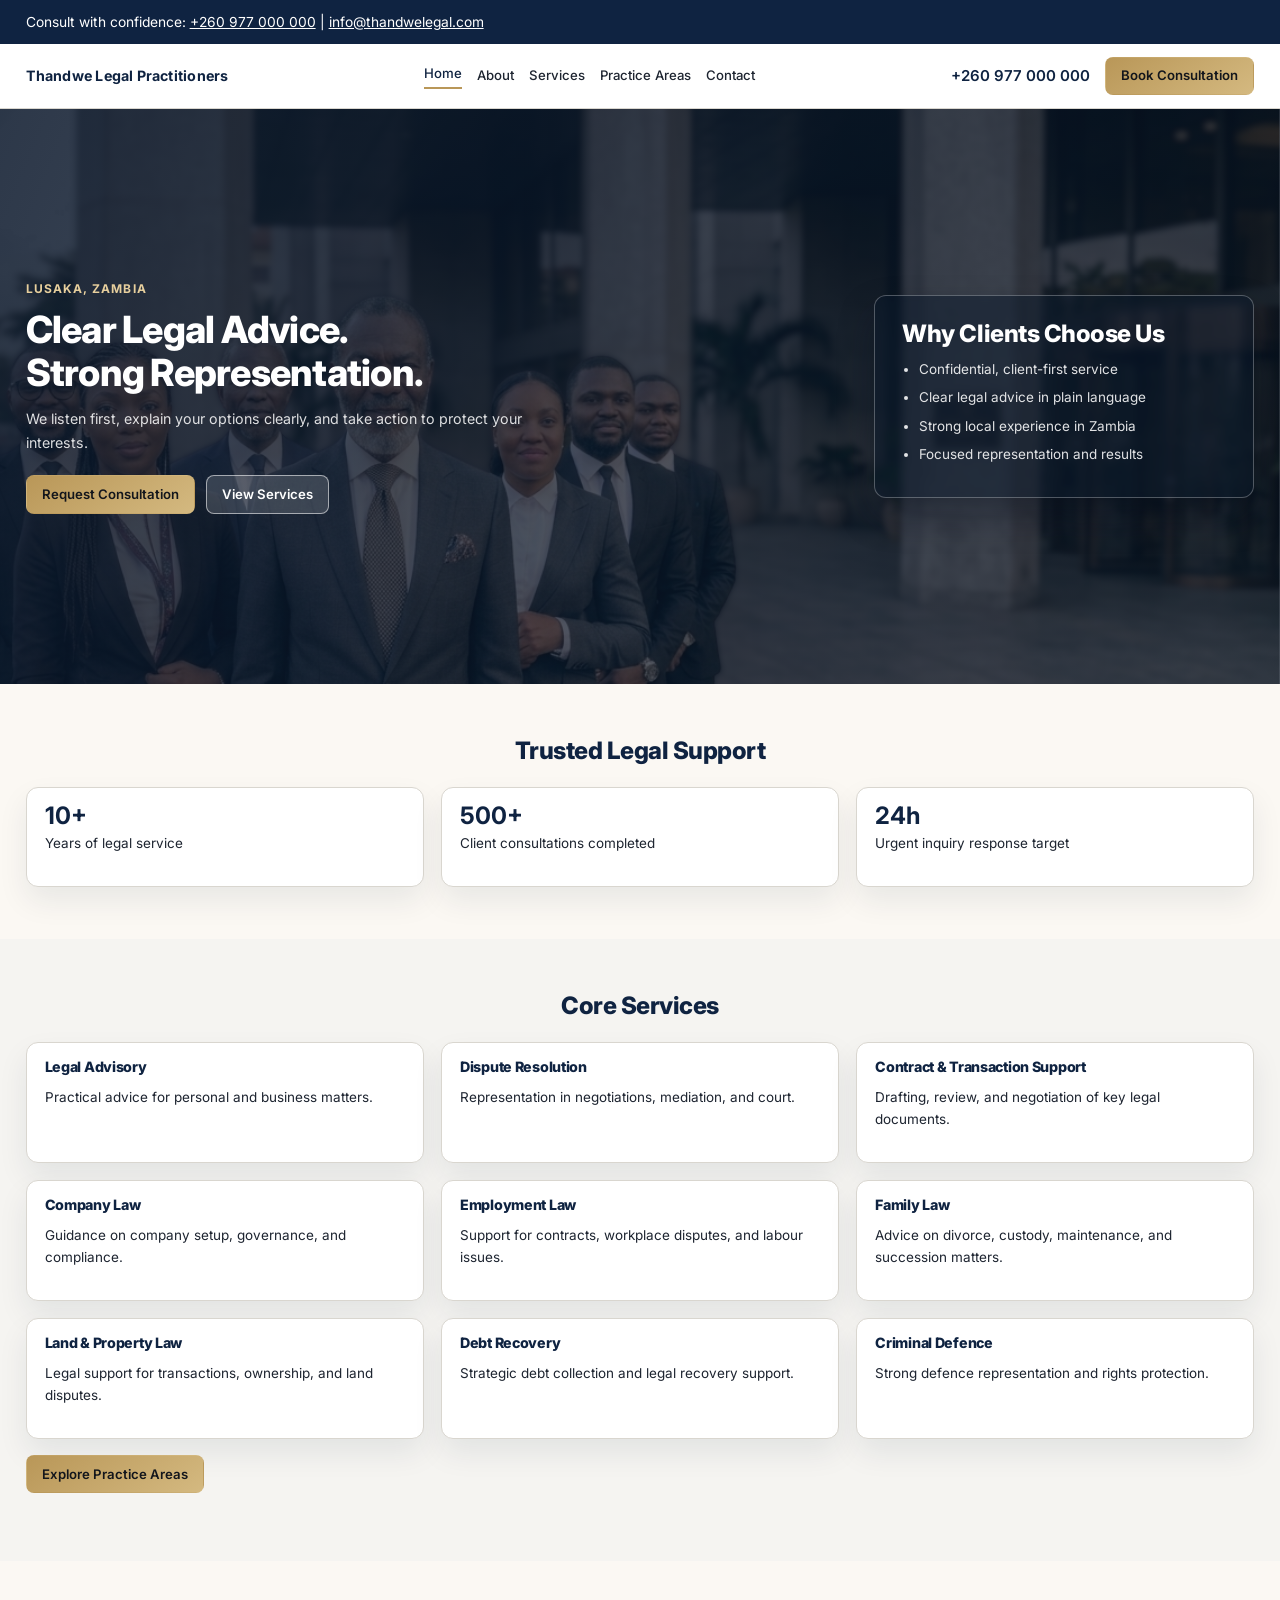
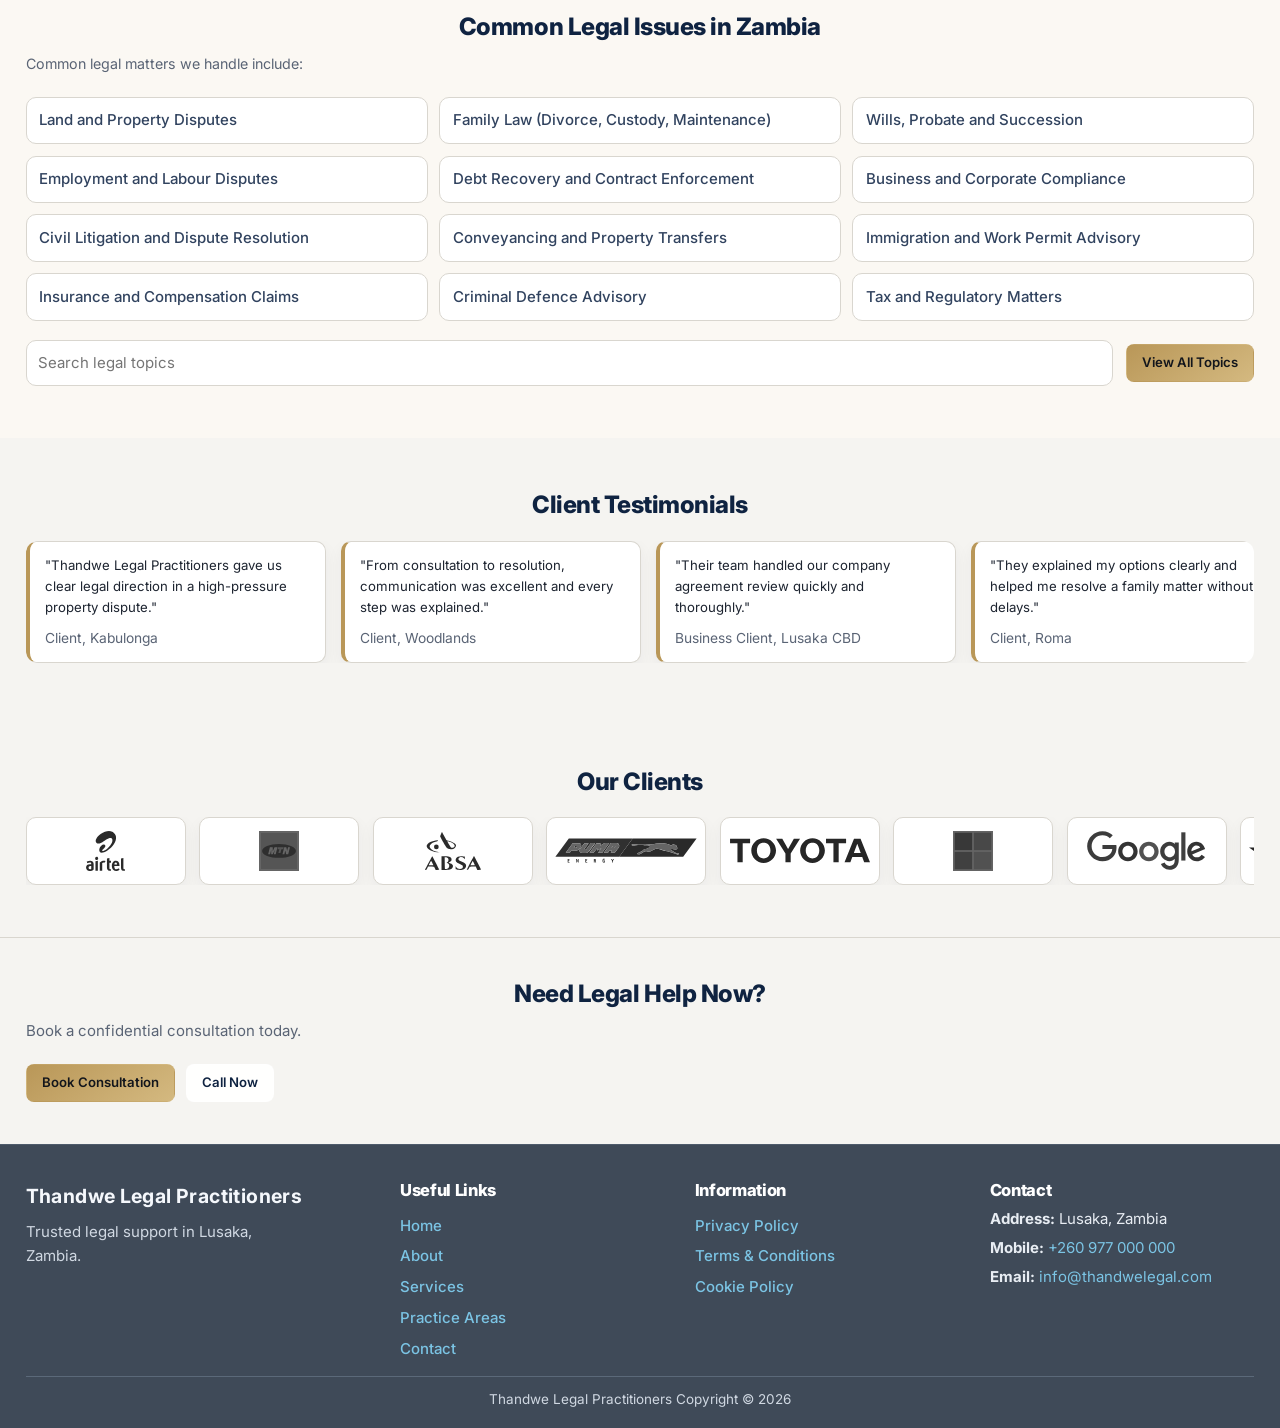
==== index.html @ 9fab6425 "Rebrand duplicated law firm website for Thandwe Legal Practitioners. Duplicate the existing multi-pa" ====
<!doctype html>
<html lang="en">
<head>
  <meta charset="UTF-8">
  <meta name="viewport" content="width=device-width, initial-scale=1.0">
  <title>Thandwe Legal Practitioners | Trusted Lawyers in Lusaka</title>
  <meta name="description" content="Thandwe Legal Practitioners provides clear, confidential legal support for individuals and businesses in Lusaka, Zambia.">
  <link rel="stylesheet" href="./styles.css?v=20260401-6">
</head>
<body>
  <a class="skip-link" href="#main-content">Skip to main content</a>

  <div class="top-contact-bar">
    <div class="container top-contact-inner">
      <p>Consult with confidence: <a href="tel:+260977000000">+260 977 000 000</a> | <a href="mailto:info@thandwelegal.com">info@thandwelegal.com</a></p>
    </div>
  </div>

  <header class="site-header" id="top">
    <div class="container header-inner">
      <a href="./index.html" class="logo" aria-label="Thandwe Legal Practitioners home">Thandwe Legal Practitioners</a>
      <button class="menu-toggle" aria-expanded="false" aria-controls="primary-nav">Menu</button>
      <nav class="primary-nav" id="primary-nav" aria-label="Primary">
        <a class="active" href="./index.html">Home</a>
        <a href="./about.html">About</a>
        <a href="./services.html">Services</a>
        <a href="./practice-areas.html">Practice Areas</a>
        <a href="./contact.html">Contact</a>
      </nav>
      <div class="header-actions">
        <a class="phone-link" href="tel:+260977000000">+260 977 000 000</a>
        <a class="btn btn-primary" href="./contact.html#contact-form-panel">Book Consultation</a>
      </div>
    </div>
  </header>

  <main id="main-content">
    <section class="hero">
      <div class="container">
        <div class="hero-grid">
          <div class="hero-copy">
            <p class="eyebrow">Lusaka, Zambia</p>
            <h1>Clear Legal Advice.<br>Strong Representation.</h1>
            <p class="hero-support">We listen first, explain your options clearly, and take action to protect your interests.</p>
            <div class="hero-cta-group">
              <a class="btn btn-primary" href="./contact.html#contact-form-panel">Request Consultation</a>
              <a class="btn btn-secondary" href="./services.html">View Services</a>
            </div>
          </div>
          <aside class="hero-card">
            <h2>Why Clients Choose Us</h2>
            <ul class="feature-list">
              <li>Confidential, client-first service</li>
              <li>Clear legal advice in plain language</li>
              <li>Strong local experience in Zambia</li>
              <li>Focused representation and results</li>
            </ul>
          </aside>
        </div>
      </div>
    </section>

    <section class="section section-muted">
      <div class="container">
        <h2>Trusted Legal Support</h2>
        <div class="stats-grid">
          <article class="stat-card">
            <p class="stat-value">10+</p>
            <p>Years of legal service</p>
          </article>
          <article class="stat-card">
            <p class="stat-value">500+</p>
            <p>Client consultations completed</p>
          </article>
          <article class="stat-card">
            <p class="stat-value">24h</p>
            <p>Urgent inquiry response target</p>
          </article>
        </div>
      </div>
    </section>

    <section class="section">
      <div class="container">
        <h2>Core Services</h2>
        <div class="card-grid">
          <article class="info-card">
            <h3>Legal Advisory</h3>
            <p>Practical advice for personal and business matters.</p>
          </article>
          <article class="info-card">
            <h3>Dispute Resolution</h3>
            <p>Representation in negotiations, mediation, and court.</p>
          </article>
          <article class="info-card">
            <h3>Contract & Transaction Support</h3>
            <p>Drafting, review, and negotiation of key legal documents.</p>
          </article>
          <article class="info-card">
            <h3>Company Law</h3>
            <p>Guidance on company setup, governance, and compliance.</p>
          </article>
          <article class="info-card">
            <h3>Employment Law</h3>
            <p>Support for contracts, workplace disputes, and labour issues.</p>
          </article>
          <article class="info-card">
            <h3>Family Law</h3>
            <p>Advice on divorce, custody, maintenance, and succession matters.</p>
          </article>
          <article class="info-card">
            <h3>Land & Property Law</h3>
            <p>Legal support for transactions, ownership, and land disputes.</p>
          </article>
          <article class="info-card">
            <h3>Debt Recovery</h3>
            <p>Strategic debt collection and legal recovery support.</p>
          </article>
          <article class="info-card">
            <h3>Criminal Defence</h3>
            <p>Strong defence representation and rights protection.</p>
          </article>
        </div>
        <p class="section-cta-inline"><a class="btn btn-primary" href="./practice-areas.html">Explore Practice Areas</a></p>
      </div>
    </section>

    <section class="section section-muted">
      <div class="container">
        <h2>Common Legal Issues in Zambia</h2>
        <p class="hero-support">Common legal matters we handle include:</p>
        <ul class="issues-grid">
          <li class="issue-item">Land and Property Disputes</li>
          <li class="issue-item">Family Law (Divorce, Custody, Maintenance)</li>
          <li class="issue-item">Wills, Probate and Succession</li>
          <li class="issue-item">Employment and Labour Disputes</li>
          <li class="issue-item">Debt Recovery and Contract Enforcement</li>
          <li class="issue-item">Business and Corporate Compliance</li>
          <li class="issue-item">Civil Litigation and Dispute Resolution</li>
          <li class="issue-item">Conveyancing and Property Transfers</li>
          <li class="issue-item">Immigration and Work Permit Advisory</li>
          <li class="issue-item">Insurance and Compensation Claims</li>
          <li class="issue-item">Criminal Defence Advisory</li>
          <li class="issue-item">Tax and Regulatory Matters</li>
        </ul>
        <div class="issues-actions">
          <input class="issues-search" type="search" placeholder="Search legal topics" aria-label="Search legal topics">
          <a class="btn btn-primary" href="./practice-areas.html">View All Topics</a>
        </div>
      </div>
    </section>

    <section class="section">
      <div class="container">
        <h2>Client Testimonials</h2>
        <div class="testimonials-ticker" aria-label="Client testimonials">
          <div class="ticker-track">
            <article class="ticker-item">
              <p>"Thandwe Legal Practitioners gave us clear legal direction in a high-pressure property dispute."</p>
              <cite>Client, Kabulonga</cite>
            </article>
            <article class="ticker-item">
              <p>"From consultation to resolution, communication was excellent and every step was explained."</p>
              <cite>Client, Woodlands</cite>
            </article>
            <article class="ticker-item">
              <p>"Their team handled our company agreement review quickly and thoroughly."</p>
              <cite>Business Client, Lusaka CBD</cite>
            </article>
            <article class="ticker-item">
              <p>"They explained my options clearly and helped me resolve a family matter without delays."</p>
              <cite>Client, Roma</cite>
            </article>
            <article class="ticker-item">
              <p>"Professional, responsive, and practical. I always knew what the next step was."</p>
              <cite>Client, Longacres</cite>
            </article>
            <article class="ticker-item">
              <p>"Our company used them for compliance and contract support. Service was efficient and reliable."</p>
              <cite>Corporate Client, Lusaka</cite>
            </article>
            <article class="ticker-item">
              <p>"From first call to final outcome, they treated my matter with urgency and confidentiality."</p>
              <cite>Client, Woodlands</cite>
            </article>

            <article class="ticker-item" aria-hidden="true">
              <p>"Thandwe Legal Practitioners gave us clear legal direction in a high-pressure property dispute."</p>
              <cite>Client, Kabulonga</cite>
            </article>
            <article class="ticker-item" aria-hidden="true">
              <p>"From consultation to resolution, communication was excellent and every step was explained."</p>
              <cite>Client, Woodlands</cite>
            </article>
            <article class="ticker-item" aria-hidden="true">
              <p>"Their team handled our company agreement review quickly and thoroughly."</p>
              <cite>Business Client, Lusaka CBD</cite>
            </article>
            <article class="ticker-item" aria-hidden="true">
              <p>"They explained my options clearly and helped me resolve a family matter without delays."</p>
              <cite>Client, Roma</cite>
            </article>
            <article class="ticker-item" aria-hidden="true">
              <p>"Professional, responsive, and practical. I always knew what the next step was."</p>
              <cite>Client, Longacres</cite>
            </article>
            <article class="ticker-item" aria-hidden="true">
              <p>"Our company used them for compliance and contract support. Service was efficient and reliable."</p>
              <cite>Corporate Client, Lusaka</cite>
            </article>
            <article class="ticker-item" aria-hidden="true">
              <p>"From first call to final outcome, they treated my matter with urgency and confidentiality."</p>
              <cite>Client, Woodlands</cite>
            </article>
          </div>
        </div>
      </div>
    </section>

    <section class="section">
      <div class="container">
        <h2>Our Clients</h2>
        <div class="clients-grid" aria-label="Selected clients">
          <div class="clients-track">
            <article class="client-card"><img class="client-logo" src="./Assets/client-logos/airtel-zambia.svg" alt="Airtel logo" loading="lazy"></article>
            <article class="client-card"><img class="client-logo" src="./Assets/client-logos/mtn-zambia.svg" alt="MTN logo" loading="lazy"></article>
            <article class="client-card"><img class="client-logo" src="./Assets/client-logos/absa-zambia.svg" alt="Absa logo" loading="lazy"></article>
            <article class="client-card"><img class="client-logo" src="./Assets/client-logos/puma-energy.svg" alt="Puma Energy logo" loading="lazy"></article>
            <article class="client-card"><img class="client-logo" src="./Assets/client-logos/toyota.svg" alt="Toyota logo" loading="lazy"></article>
            <article class="client-card"><img class="client-logo" src="./Assets/client-logos/microsoft.svg" alt="Microsoft logo" loading="lazy"></article>
            <article class="client-card"><img class="client-logo" src="./Assets/client-logos/google.svg" alt="Google logo" loading="lazy"></article>
            <article class="client-card"><img class="client-logo" src="./Assets/client-logos/heineken.svg" alt="Heineken logo" loading="lazy"></article>
            <article class="client-card"><img class="client-logo" src="./Assets/client-logos/nissan.svg" alt="Nissan logo" loading="lazy"></article>
            <article class="client-card"><img class="client-logo" src="./Assets/client-logos/kfc.svg" alt="KFC logo" loading="lazy"></article>

            <article class="client-card" aria-hidden="true"><img class="client-logo" src="./Assets/client-logos/airtel-zambia.svg" alt="" loading="lazy"></article>
            <article class="client-card" aria-hidden="true"><img class="client-logo" src="./Assets/client-logos/mtn-zambia.svg" alt="" loading="lazy"></article>
            <article class="client-card" aria-hidden="true"><img class="client-logo" src="./Assets/client-logos/absa-zambia.svg" alt="" loading="lazy"></article>
            <article class="client-card" aria-hidden="true"><img class="client-logo" src="./Assets/client-logos/puma-energy.svg" alt="" loading="lazy"></article>
            <article class="client-card" aria-hidden="true"><img class="client-logo" src="./Assets/client-logos/toyota.svg" alt="" loading="lazy"></article>
            <article class="client-card" aria-hidden="true"><img class="client-logo" src="./Assets/client-logos/microsoft.svg" alt="" loading="lazy"></article>
            <article class="client-card" aria-hidden="true"><img class="client-logo" src="./Assets/client-logos/google.svg" alt="" loading="lazy"></article>
            <article class="client-card" aria-hidden="true"><img class="client-logo" src="./Assets/client-logos/heineken.svg" alt="" loading="lazy"></article>
            <article class="client-card" aria-hidden="true"><img class="client-logo" src="./Assets/client-logos/nissan.svg" alt="" loading="lazy"></article>
            <article class="client-card" aria-hidden="true"><img class="client-logo" src="./Assets/client-logos/kfc.svg" alt="" loading="lazy"></article>
          </div>
        </div>
      </div>
    </section>

    <section class="section final-cta">
      <div class="container final-cta-inner">
        <h2>Need Legal Help Now?</h2>
        <p>Book a confidential consultation today.</p>
        <div class="hero-cta-group">
          <a class="btn btn-primary" href="./contact.html#contact-form-panel">Book Consultation</a>
          <a class="btn btn-secondary" href="tel:+260977000000">Call Now</a>
        </div>
      </div>
    </section>
  </main>

  <footer class="site-footer">
    <div class="container footer-grid">
      <div class="footer-brand">
        <a href="./index.html" class="logo">Thandwe Legal Practitioners</a>
        <p>Trusted legal support in Lusaka, Zambia.</p>
      </div>
      <nav class="footer-links" aria-label="Useful links">
        <h3 class="footer-title">Useful Links</h3>
        <a href="./index.html">Home</a>
        <a href="./about.html">About</a>
        <a href="./services.html">Services</a>
        <a href="./practice-areas.html">Practice Areas</a>
        <a href="./contact.html">Contact</a>
      </nav>
      <nav class="footer-links" aria-label="Information links">
        <h3 class="footer-title">Information</h3>
        <a href="#">Privacy Policy</a>
        <a href="#">Terms & Conditions</a>
        <a href="#">Cookie Policy</a>
      </nav>
      <div>
        <h3 class="footer-title">Contact</h3>
        <p class="footer-contact-item"><strong>Address:</strong> Lusaka, Zambia</p>
        <p class="footer-contact-item"><strong>Mobile:</strong> <a href="tel:+260977000000">+260 977 000 000</a></p>
        <p class="footer-contact-item"><strong>Email:</strong> <a href="mailto:info@thandwelegal.com">info@thandwelegal.com</a></p>
      </div>
    </div>
    <div class="container footer-bottom">
      <p class="disclaimer">Thandwe Legal Practitioners Copyright &copy; 2026</p>
    </div>
  </footer>

  <script>
    const menuToggle = document.querySelector(".menu-toggle");
    const nav = document.querySelector(".primary-nav");
    if (menuToggle && nav) {
      menuToggle.addEventListener("click", () => {
        const expanded = menuToggle.getAttribute("aria-expanded") === "true";
        menuToggle.setAttribute("aria-expanded", String(!expanded));
        nav.classList.toggle("nav-open");
      });
    }
  </script>
</body>
</html>
---- styles.css ----
@import url("https://fonts.googleapis.com/css2?family=Inter:wght@400;500;600;700;800&display=swap");

:root {
  --bg: #f5f4f1;
  --surface: #ffffff;
  --surface-muted: #fbf8f3;
  --text: #1d2430;
  --text-muted: #5a6475;
  --border: #d9d6cf;
  --brand: #0f2341;
  --brand-soft: #1d3459;
  --gold: #b99758;
  --gold-soft: #d4b980;
  --radius: 12px;
  --shadow: 0 14px 30px rgba(15, 35, 65, 0.08);
}

*,
*::before,
*::after {
  box-sizing: border-box;
}

html {
  scroll-behavior: smooth;
  font-size: 15px;
}

body {
  margin: 0;
  font-family: "Inter", "Segoe UI", Tahoma, Geneva, Verdana, sans-serif;
  color: var(--text);
  background: linear-gradient(180deg, #f8f6f2 0%, var(--bg) 28%);
  line-height: 1.6;
}

.container {
  width: min(1280px, 96%);
  margin-inline: auto;
  padding-inline: 0;
}

.skip-link {
  position: absolute;
  left: -9999px;
  top: 0;
}

.skip-link:focus {
  left: 1rem;
  top: 1rem;
  background: #fff;
  color: var(--brand);
  border: 1px solid var(--brand);
  border-radius: 8px;
  padding: 0.55rem 0.8rem;
}

a {
  color: var(--brand-soft);
}

a:focus-visible,
button:focus-visible,
input:focus-visible,
textarea:focus-visible {
  outline: 2px solid var(--gold);
  outline-offset: 2px;
}

.top-contact-bar {
  background: var(--brand);
  color: #fff;
  font-size: 0.92rem;
}

.top-contact-inner {
  min-height: 44px;
  display: flex;
  align-items: center;
}

.top-contact-inner p {
  margin: 0;
}

.top-contact-inner a {
  color: #fff;
  text-decoration: underline;
}

.site-header {
  position: sticky;
  top: 0;
  z-index: 10;
  background: rgba(255, 255, 255, 0.96);
  backdrop-filter: blur(8px);
  border-bottom: 1px solid var(--border);
}

.header-inner {
  display: flex;
  align-items: center;
  justify-content: space-between;
  gap: 1.4rem;
  min-height: 64px;
}

.logo {
  text-decoration: none;
  color: var(--brand);
  font-weight: 700;
  font-size: 0.95rem;
  letter-spacing: 0.015em;
}

.primary-nav {
  display: none;
  gap: 1rem;
  font-size: 0.88rem;
}

.primary-nav a,
.footer-links a {
  text-decoration: none;
  color: var(--text);
  font-weight: 500;
}

.primary-nav a.active {
  color: var(--brand);
  border-bottom: 2px solid var(--gold);
  padding-bottom: 0.2rem;
}

.menu-toggle {
  border: 1px solid var(--border);
  background: #fff;
  color: var(--text);
  padding: 0.55rem 0.82rem;
  border-radius: 8px;
}

.header-actions {
  display: none;
  align-items: center;
  gap: 1rem;
}

.phone-link {
  color: var(--brand);
  text-decoration: none;
  font-weight: 600;
  white-space: nowrap;
}

.btn {
  display: inline-flex;
  justify-content: center;
  align-items: center;
  min-height: 38px;
  padding: 0.5rem 1rem;
  border-radius: 8px;
  text-decoration: none;
  font-weight: 600;
  font-size: 0.88rem;
  border: 1px solid transparent;
  cursor: pointer;
  transition: 180ms ease;
}

.btn-primary {
  background: linear-gradient(145deg, var(--gold), var(--gold-soft));
  color: #13161c;
}

.btn-primary:hover,
.btn-primary:focus-visible {
  transform: translateY(-1px);
}

.btn-secondary {
  background: rgba(255,255,255,0.92);
  color: var(--brand);
  border-color: rgba(255,255,255,0.6);
}

.hero .btn-secondary {
  background: rgba(255,255,255,0.15);
  color: #fff;
  border-color: rgba(255,255,255,0.55);
}

.section {
  padding: 3.5rem 0;
}

.section-muted {
  background: var(--surface-muted);
}

h1,
h2,
h3 {
  margin: 0 0 0.75rem;
  line-height: 1.15;
  font-family: "Inter", "Segoe UI", Tahoma, Geneva, Verdana, sans-serif;
  font-weight: 800;
  letter-spacing: -0.02em;
  color: var(--brand);
}

main h2 {
  text-align: center;
}

main .hero-card h2,
main .info-card h2,
main .contact-panel h2 {
  text-align: left;
}

h1 {
  font-size: clamp(1.7rem, 3.5vw, 2.5rem);
  margin-bottom: 0.9rem;
}

h2 {
  font-size: clamp(1.15rem, 2.2vw, 1.6rem);
}

h3 {
  font-size: 0.95rem;
}

p {
  margin: 0 0 1rem;
}

.eyebrow {
  color: var(--gold);
  text-transform: uppercase;
  letter-spacing: 0.09em;
  font-size: 0.8rem;
  font-weight: 700;
  margin-bottom: 0.6rem;
}

.hero {
  background-image:
    linear-gradient(112deg, rgba(10, 23, 43, 0.86), rgba(10, 23, 43, 0.58)),
    url("./Assets/NewGroupPic.svg");
  background-size: cover;
  background-position: center 28%;
  background-repeat: no-repeat;
  color: #f8f6f2;
}

.hero h1,
.hero h2,
.hero h3 {
  color: #fff;
}

.hero .hero-subheadline,
.hero .hero-support {
  color: rgba(255, 255, 255, 0.85);
}

.hero .feature-list {
  color: rgba(255, 255, 255, 0.88);
}

.hero .eyebrow {
  color: #e7cf9d;
}

.hero .container {
  width: min(1280px, 96%);
  padding-top: 4.5rem;
  padding-bottom: 4.5rem;
}

.hero-grid {
  display: grid;
  grid-template-columns: 1fr;
  gap: 2rem;
  align-items: center;
  min-height: 440px;
}

.hero-subheadline {
  font-size: 1rem;
  max-width: 52ch;
}

.hero-support {
  color: var(--text-muted);
  max-width: 56ch;
  font-size: 0.95rem;
  line-height: 1.65;
}

.hero-card,
.info-card,
.stat-card,
.testimonial-card,
.contact-panel {
  background: var(--surface);
  border: 1px solid var(--border);
  border-radius: var(--radius);
  box-shadow: var(--shadow);
}

.hero-card {
  padding: 1.6rem 1.8rem;
  background: transparent;
  border-color: transparent;
  box-shadow: none;
}

.hero .hero-card {
  background: rgba(10, 23, 43, 0.48);
  border: 1px solid rgba(255, 255, 255, 0.28);
  box-shadow: 0 18px 34px rgba(2, 10, 24, 0.35);
  backdrop-filter: blur(3px);
}

.hero .hero-card h2 {
  color: #ffffff;
}

.feature-list {
  margin: 0.6rem 0 0;
  padding-left: 1.1rem;
  color: var(--text-muted);
  font-size: 0.9rem;
}

.feature-list li {
  margin-bottom: 0.55rem;
  line-height: 1.5;
}

.hero-cta-group {
  display: flex;
  flex-direction: row;
  flex-wrap: wrap;
  gap: 0.75rem;
  margin-top: 1.4rem;
}

.stats-grid,
.card-grid {
  margin-top: 1.5rem;
  display: grid;
  grid-template-columns: 1fr;
  gap: 1.15rem;
}

.issues-grid {
  margin-top: 1.4rem;
  display: grid;
  grid-template-columns: 1fr;
  gap: 0.75rem;
  padding: 0;
}

.issue-item {
  list-style: none;
  background: #fff;
  border: 1px solid var(--border);
  border-radius: 10px;
  padding: 0.72rem 0.84rem;
  font-weight: 500;
  color: #31435f;
}

.issues-actions {
  display: grid;
  grid-template-columns: 1fr;
  gap: 0.9rem;
  margin-top: 1.25rem;
}

.issues-search {
  width: 100%;
  border: 1px solid var(--border);
  border-radius: 10px;
  padding: 0.68rem 0.75rem;
  font: inherit;
  background: #fff;
}

.clients-grid {
  margin-top: 1.4rem;
  overflow: hidden;
  width: 100%;
}

.clients-track {
  display: flex;
  flex-wrap: nowrap;
  gap: 0.9rem;
  width: max-content;
  animation: clientsPass 95s linear infinite;
}

.client-card {
  min-height: 68px;
  flex: 0 0 160px;
  border: 1px solid var(--border);
  border-radius: 10px;
  background: #fff;
  display: flex;
  align-items: center;
  justify-content: center;
  text-align: center;
  padding: 0.55rem;
  box-shadow: 0 6px 16px rgba(15, 35, 65, 0.05);
}

@keyframes clientsPass {
  from {
    transform: translateX(0);
  }
  to {
    transform: translateX(-50%);
  }
}

.client-card span {
  color: #415470;
  font-weight: 700;
  font-size: 0.96rem;
}

.client-logo {
  width: 100%;
  height: 40px;
  object-fit: contain;
  filter: grayscale(1) contrast(1.05) brightness(0.35);
  opacity: 0.92;
}

.client-card:hover .client-logo {
  opacity: 1;
}

.stat-card,
.info-card,
.testimonial-card {
  padding: 1.1rem 1.2rem;
  font-size: 0.9rem;
}

.stat-value {
  margin: 0 0 0.3rem;
  color: var(--brand);
  font-size: 1.6rem;
  font-weight: 700;
  line-height: 1;
}

.steps-list {
  margin: 1rem 0 0;
  padding-left: 1.2rem;
  max-width: 70ch;
}

.steps-list li {
  margin-bottom: 0.7rem;
}

.testimonial-card {
  margin: 0;
  border-left: 4px solid var(--gold);
}

.testimonial-card cite {
  font-style: normal;
  color: var(--text-muted);
}

.testimonials-ticker {
  margin-top: 1.5rem;
  overflow: hidden;
  border-radius: 12px;
}

.ticker-track {
  display: flex;
  gap: 1rem;
  width: max-content;
  animation: testimonialScroll 70s linear infinite;
}

.ticker-item {
  min-width: 300px;
  max-width: 300px;
  padding: 0.85rem 1rem;
  font-size: 0.88rem;
  background: #fff;
  border: 1px solid var(--border);
  border-left: 4px solid var(--gold);
  border-radius: 10px;
  box-shadow: 0 6px 16px rgba(15, 35, 65, 0.05);
}

.ticker-item p {
  margin: 0 0 0.6rem;
}

.ticker-item cite {
  color: var(--text-muted);
  font-style: normal;
  font-size: 0.92rem;
}

@keyframes testimonialScroll {
  from {
    transform: translateX(0);
  }
  to {
    transform: translateX(-50%);
  }
}

.section-cta-inline {
  margin-top: 1.1rem;
}

.page-hero {
  padding-top: 2.5rem;
  padding-bottom: 2rem;
  background: linear-gradient(180deg, #fbf8f3 0%, #f5f4f1 100%);
}

.contact-grid {
  display: grid;
  grid-template-columns: 1fr;
  gap: 1.4rem;
}

.contact-info a {
  color: var(--brand-soft);
}

.contact-panel {
  padding: 1.45rem;
}

.contact-form {
  display: grid;
  gap: 0.62rem;
}

.contact-form label {
  font-weight: 600;
}

.contact-form input,
.contact-form textarea {
  width: 100%;
  border: 1px solid var(--border);
  border-radius: 10px;
  padding: 0.7rem 0.75rem;
  font: inherit;
  background: #fff;
}

.final-cta {
  border-top: 1px solid var(--border);
  padding-top: 2.8rem;
  padding-bottom: 2.8rem;
}

.final-cta-inner p {
  color: var(--text-muted);
}

.site-footer {
  border-top: 1px solid #4e5b6b;
  background: #3f4a58;
  color: #e8edf3;
  padding: 2.4rem 0 1.2rem;
}

.footer-grid {
  display: grid;
  gap: 1.5rem;
  grid-template-columns: 1fr;
}

.footer-brand p {
  margin: 0.5rem 0 0;
  max-width: 26ch;
  color: #d0d8e2;
}

.site-footer .logo {
  color: #f5f8fc;
  font-size: 1.3rem;
  letter-spacing: 0.02em;
}

.site-footer .logo::first-letter {
  color: #22a4cf;
}

.footer-links {
  display: flex;
  flex-direction: column;
  gap: 0.45rem;
}

.disclaimer {
  margin: 0;
  color: #d0d8e2;
  font-size: 0.9rem;
}

.footer-title {
  color: #fff;
  margin-bottom: 0.45rem;
  font-size: 1.1rem;
}

.site-footer a {
  color: #7bc4e4;
  text-decoration: none;
}

.site-footer a:hover {
  text-decoration: underline;
}

.footer-contact-item {
  margin-bottom: 0.35rem;
}

.footer-bottom {
  border-top: 1px solid #5b6979;
  margin-top: 1rem;
  padding-top: 0.8rem;
  text-align: center;
}

.primary-nav.nav-open {
  display: flex;
  flex-direction: column;
  position: absolute;
  left: 4%;
  right: 4%;
  top: 84px;
  background: #fff;
  border: 1px solid var(--border);
  border-radius: var(--radius);
  padding: 0.85rem;
  box-shadow: var(--shadow);
}

@media (min-width: 760px) {
  .menu-toggle {
    display: none;
  }

  .primary-nav {
    display: flex;
    align-items: center;
  }

  .header-actions {
    display: flex;
  }

  .hero-grid {
    grid-template-columns: 1fr 380px;
    align-items: center;
    gap: 3rem;
  }

  .hero-cta-group {
    align-items: center;
  }

  .stats-grid {
    grid-template-columns: repeat(3, minmax(0, 1fr));
  }

  .card-grid {
    grid-template-columns: repeat(2, minmax(0, 1fr));
  }

  .issues-grid {
    grid-template-columns: repeat(2, minmax(0, 1fr));
  }

  .issues-actions {
    grid-template-columns: 1fr auto;
    align-items: center;
  }

  .contact-grid {
    grid-template-columns: 1fr 1.1fr;
  }

  .footer-grid {
    grid-template-columns: 1.3fr 1fr 1fr 1fr;
    align-items: start;
    column-gap: 2rem;
  }
}

@media (min-width: 1024px) {
  .hero .container {
    width: min(1280px, 96%);
  }

  .card-grid {
    grid-template-columns: repeat(3, minmax(0, 1fr));
  }

  .issues-grid {
    grid-template-columns: repeat(3, minmax(0, 1fr));
  }

}
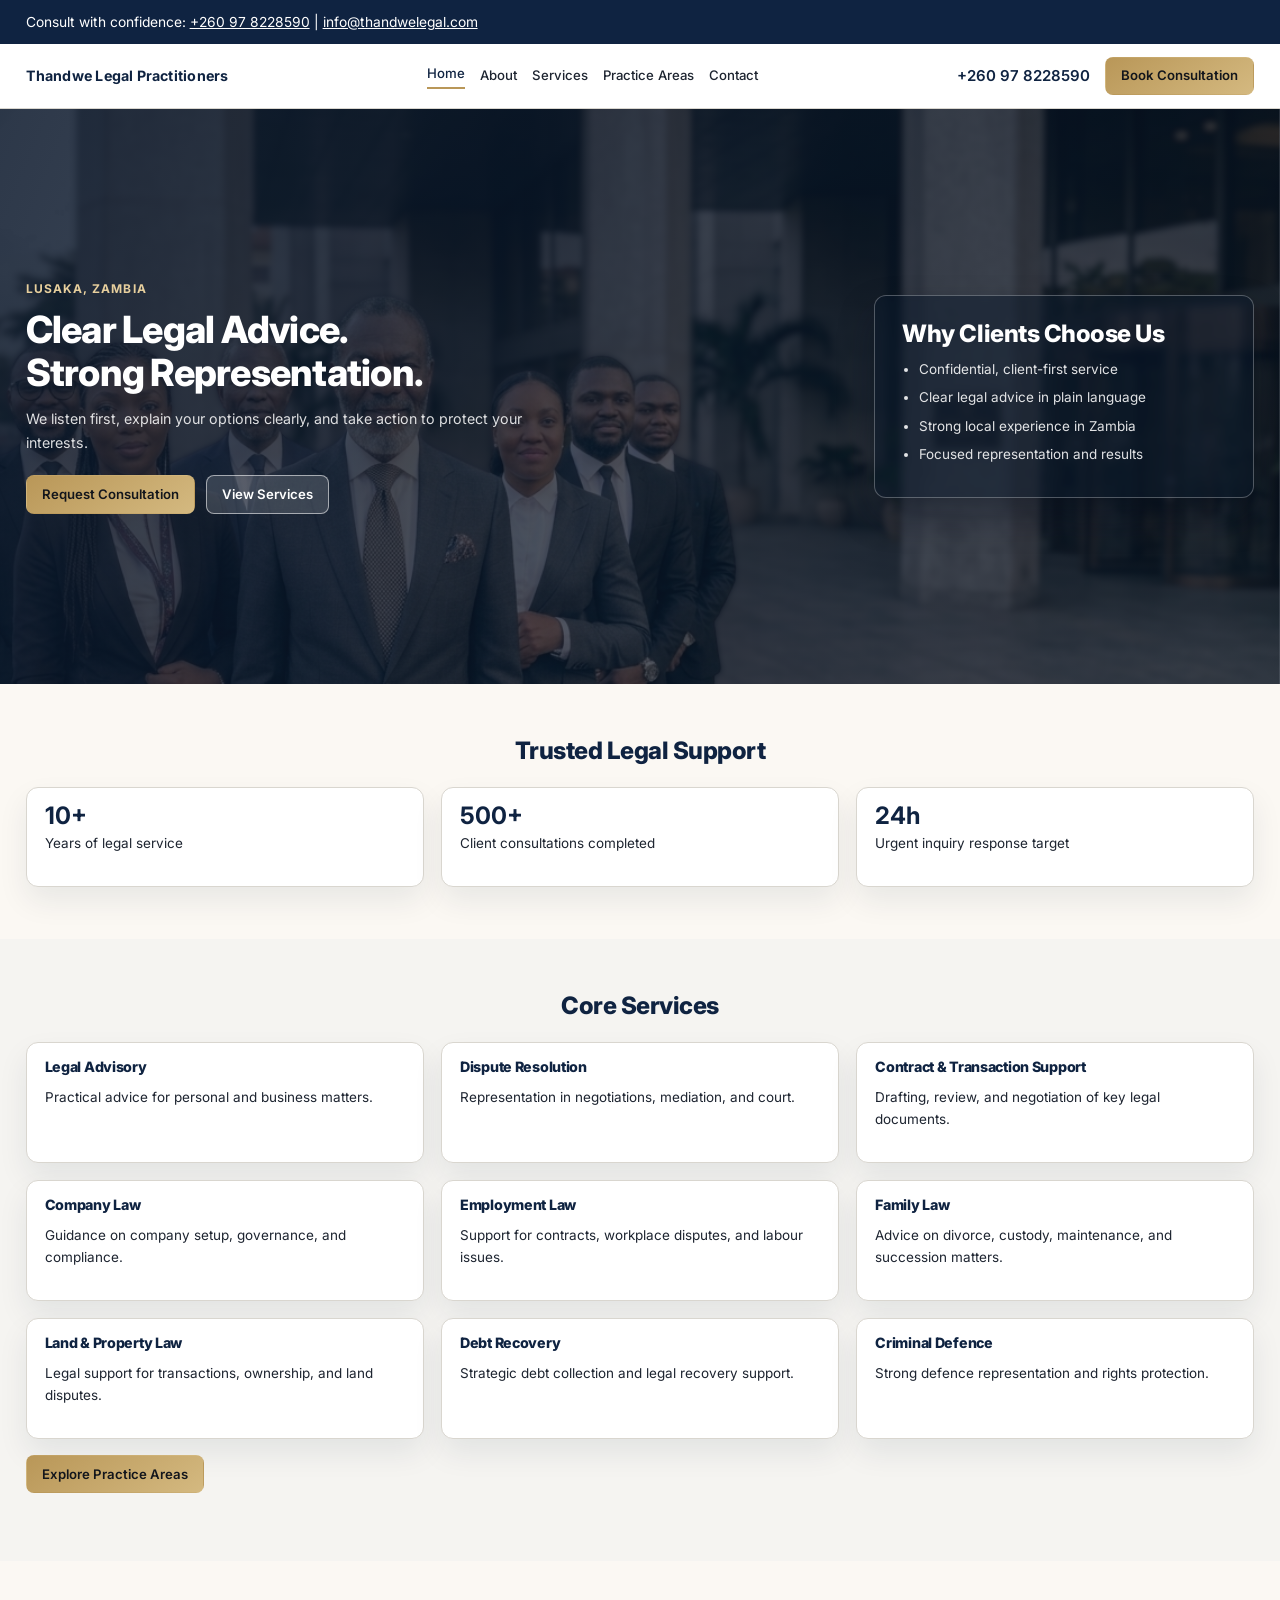
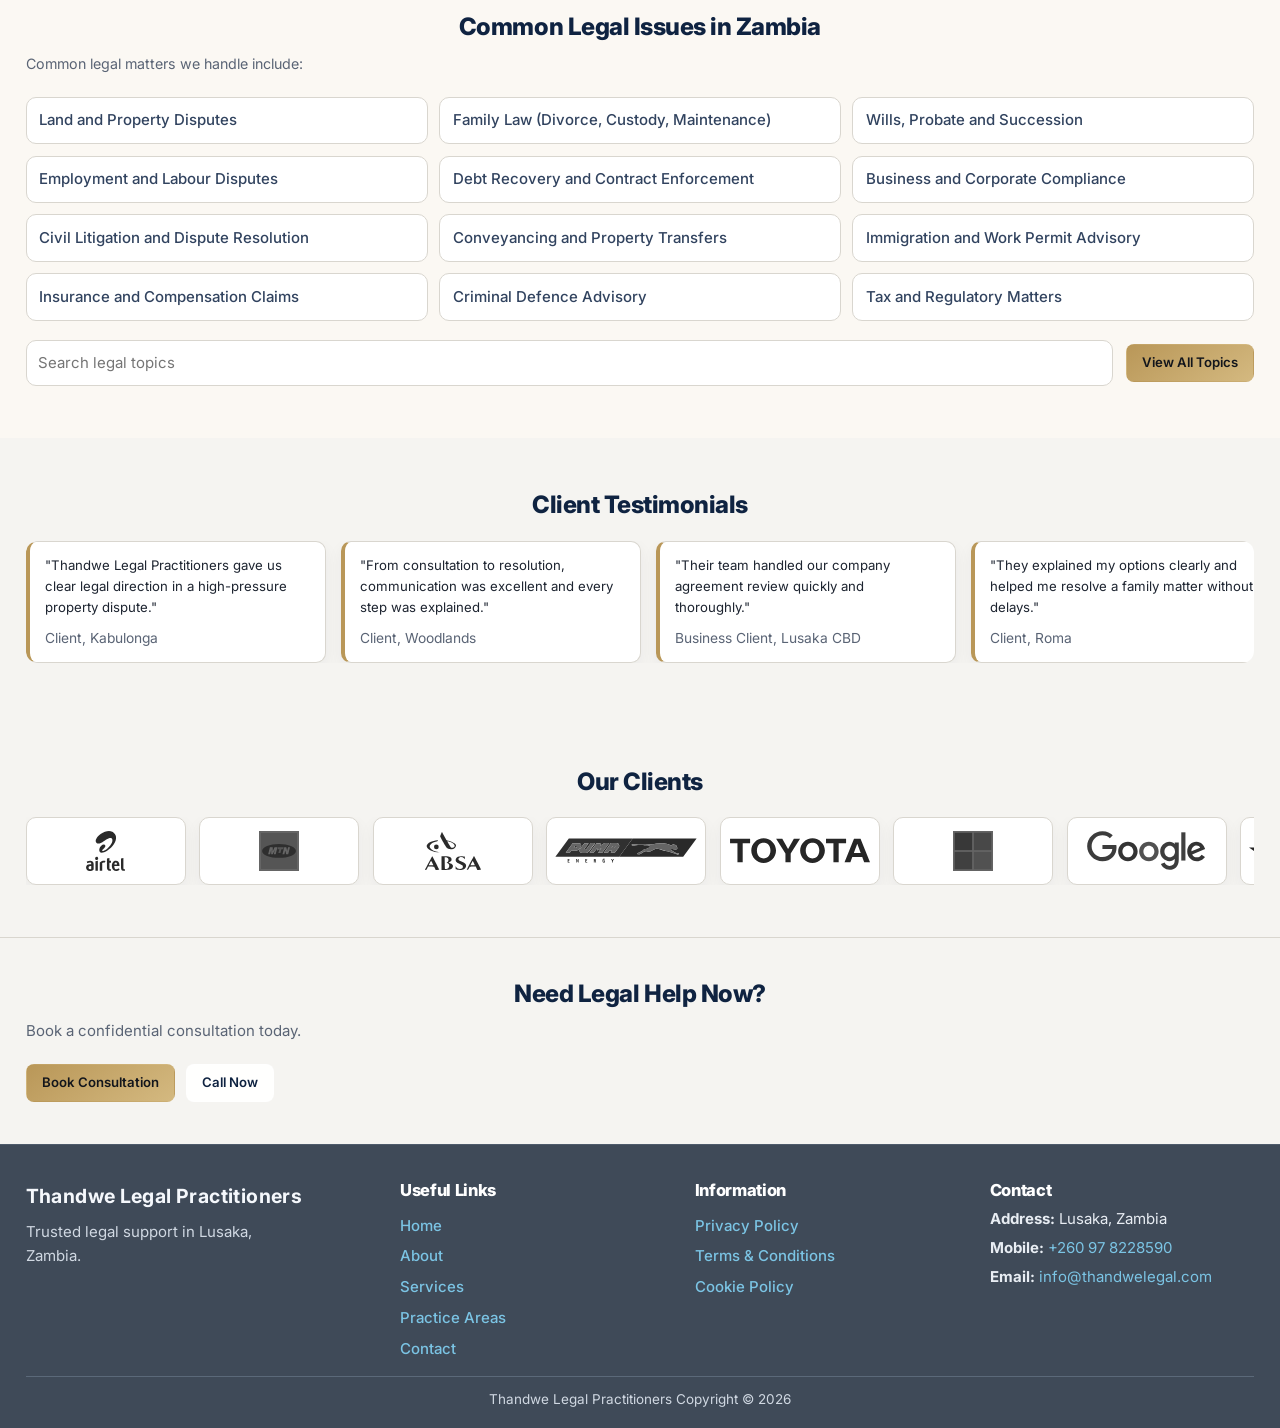
==== commit 4597fd1c: "Update contact phone number across all pages. Replace all displayed phone values and tel links with " ====
--- a/index.html
+++ b/index.html
@@ -12,7 +12,7 @@
 
   <div class="top-contact-bar">
     <div class="container top-contact-inner">
-      <p>Consult with confidence: <a href="tel:+260977000000">+260 977 000 000</a> | <a href="mailto:info@thandwelegal.com">info@thandwelegal.com</a></p>
+      <p>Consult with confidence: <a href="tel:+260978228590">+260 97 8228590</a> | <a href="mailto:info@thandwelegal.com">info@thandwelegal.com</a></p>
     </div>
   </div>
 
@@ -28,7 +28,7 @@
         <a href="./contact.html">Contact</a>
       </nav>
       <div class="header-actions">
-        <a class="phone-link" href="tel:+260977000000">+260 977 000 000</a>
+        <a class="phone-link" href="tel:+260978228590">+260 97 8228590</a>
         <a class="btn btn-primary" href="./contact.html#contact-form-panel">Book Consultation</a>
       </div>
     </div>
@@ -254,7 +254,7 @@
         <p>Book a confidential consultation today.</p>
         <div class="hero-cta-group">
           <a class="btn btn-primary" href="./contact.html#contact-form-panel">Book Consultation</a>
-          <a class="btn btn-secondary" href="tel:+260977000000">Call Now</a>
+          <a class="btn btn-secondary" href="tel:+260978228590">Call Now</a>
         </div>
       </div>
     </section>
@@ -283,7 +283,7 @@
       <div>
         <h3 class="footer-title">Contact</h3>
         <p class="footer-contact-item"><strong>Address:</strong> Lusaka, Zambia</p>
-        <p class="footer-contact-item"><strong>Mobile:</strong> <a href="tel:+260977000000">+260 977 000 000</a></p>
+        <p class="footer-contact-item"><strong>Mobile:</strong> <a href="tel:+260978228590">+260 97 8228590</a></p>
         <p class="footer-contact-item"><strong>Email:</strong> <a href="mailto:info@thandwelegal.com">info@thandwelegal.com</a></p>
       </div>
     </div>
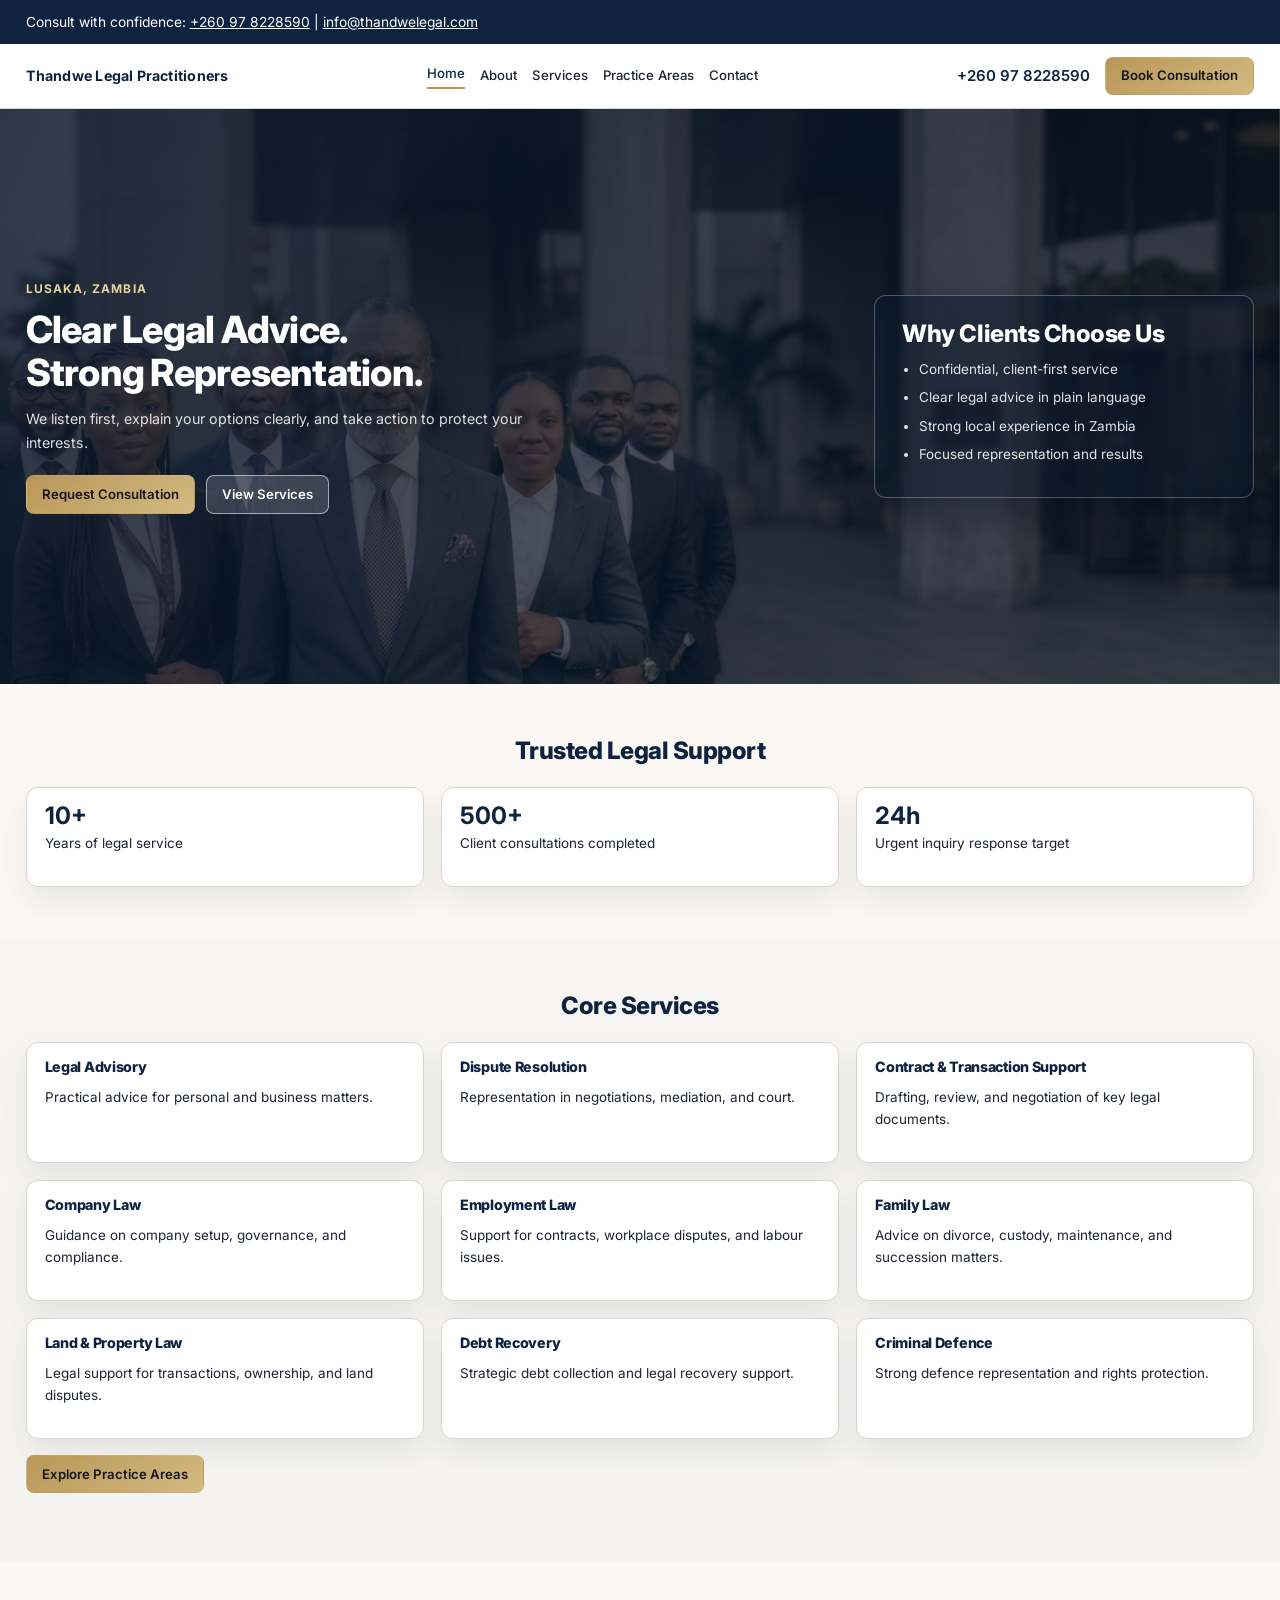
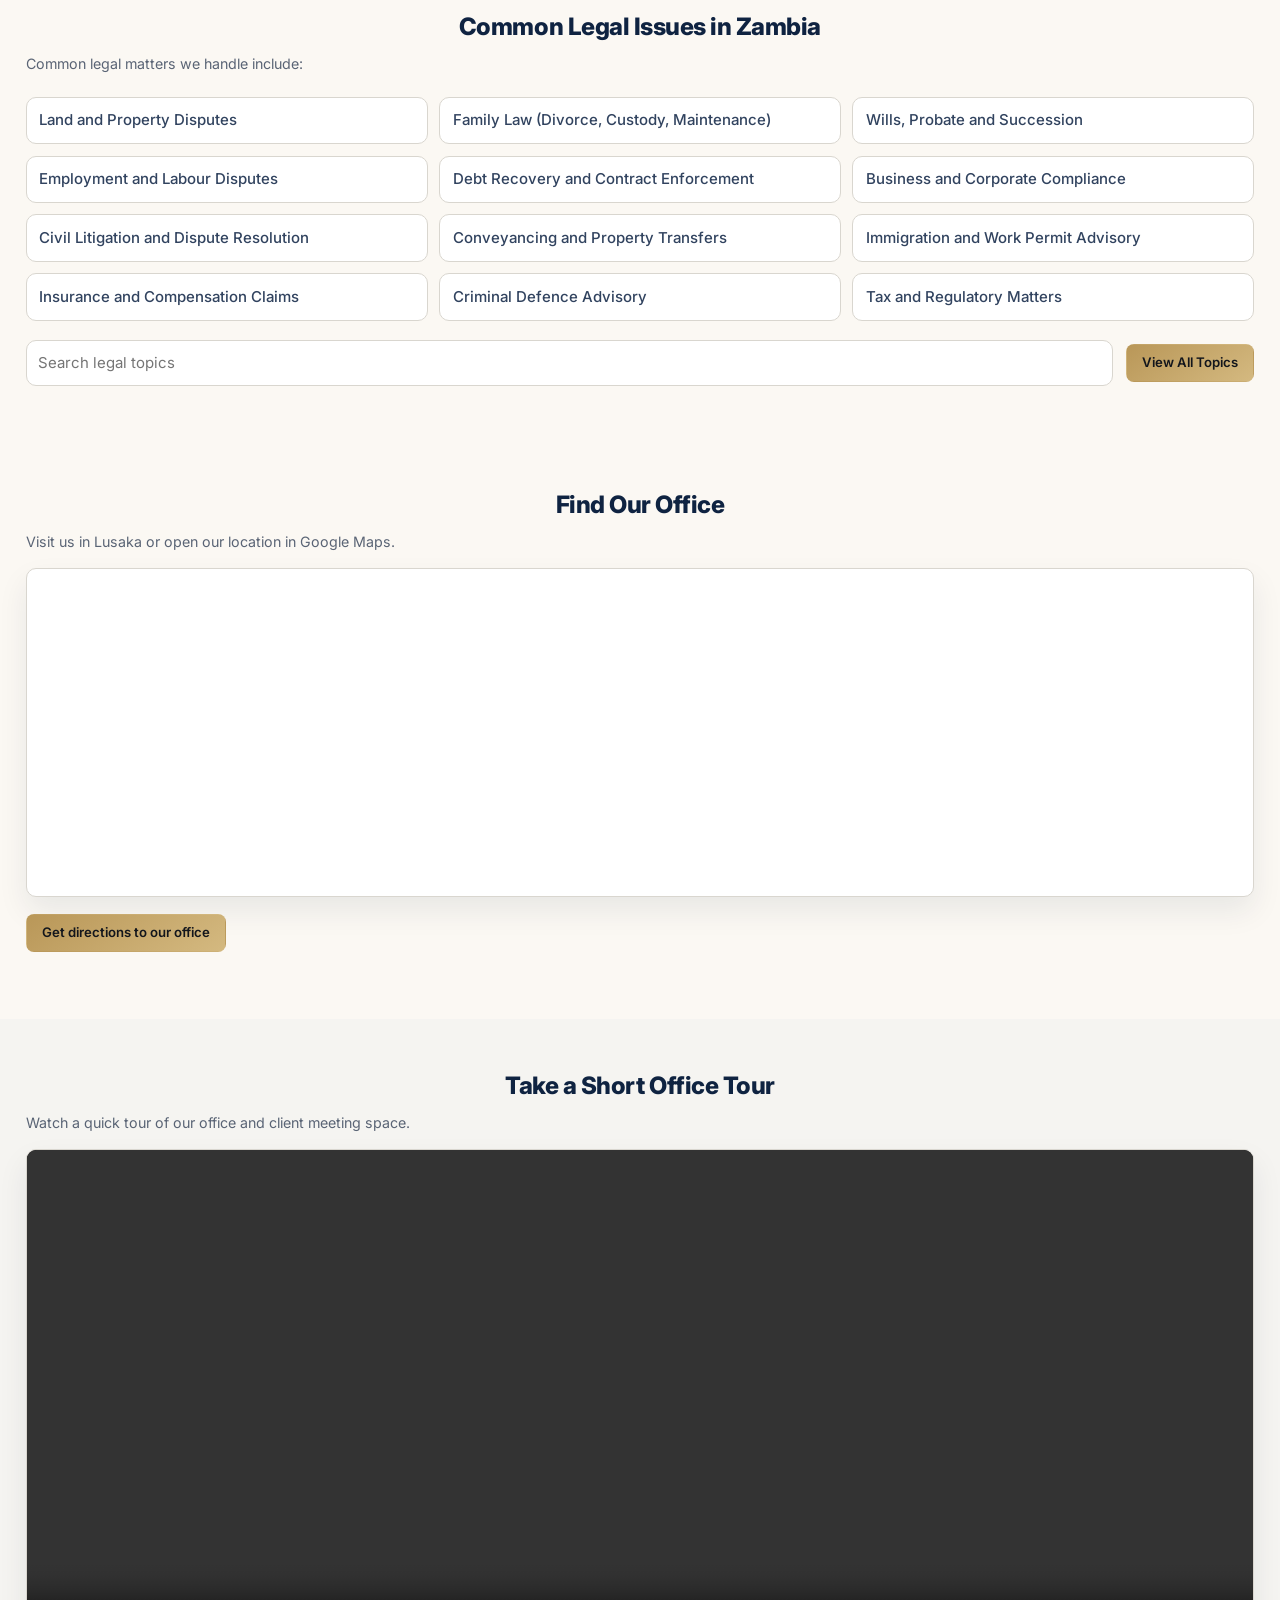
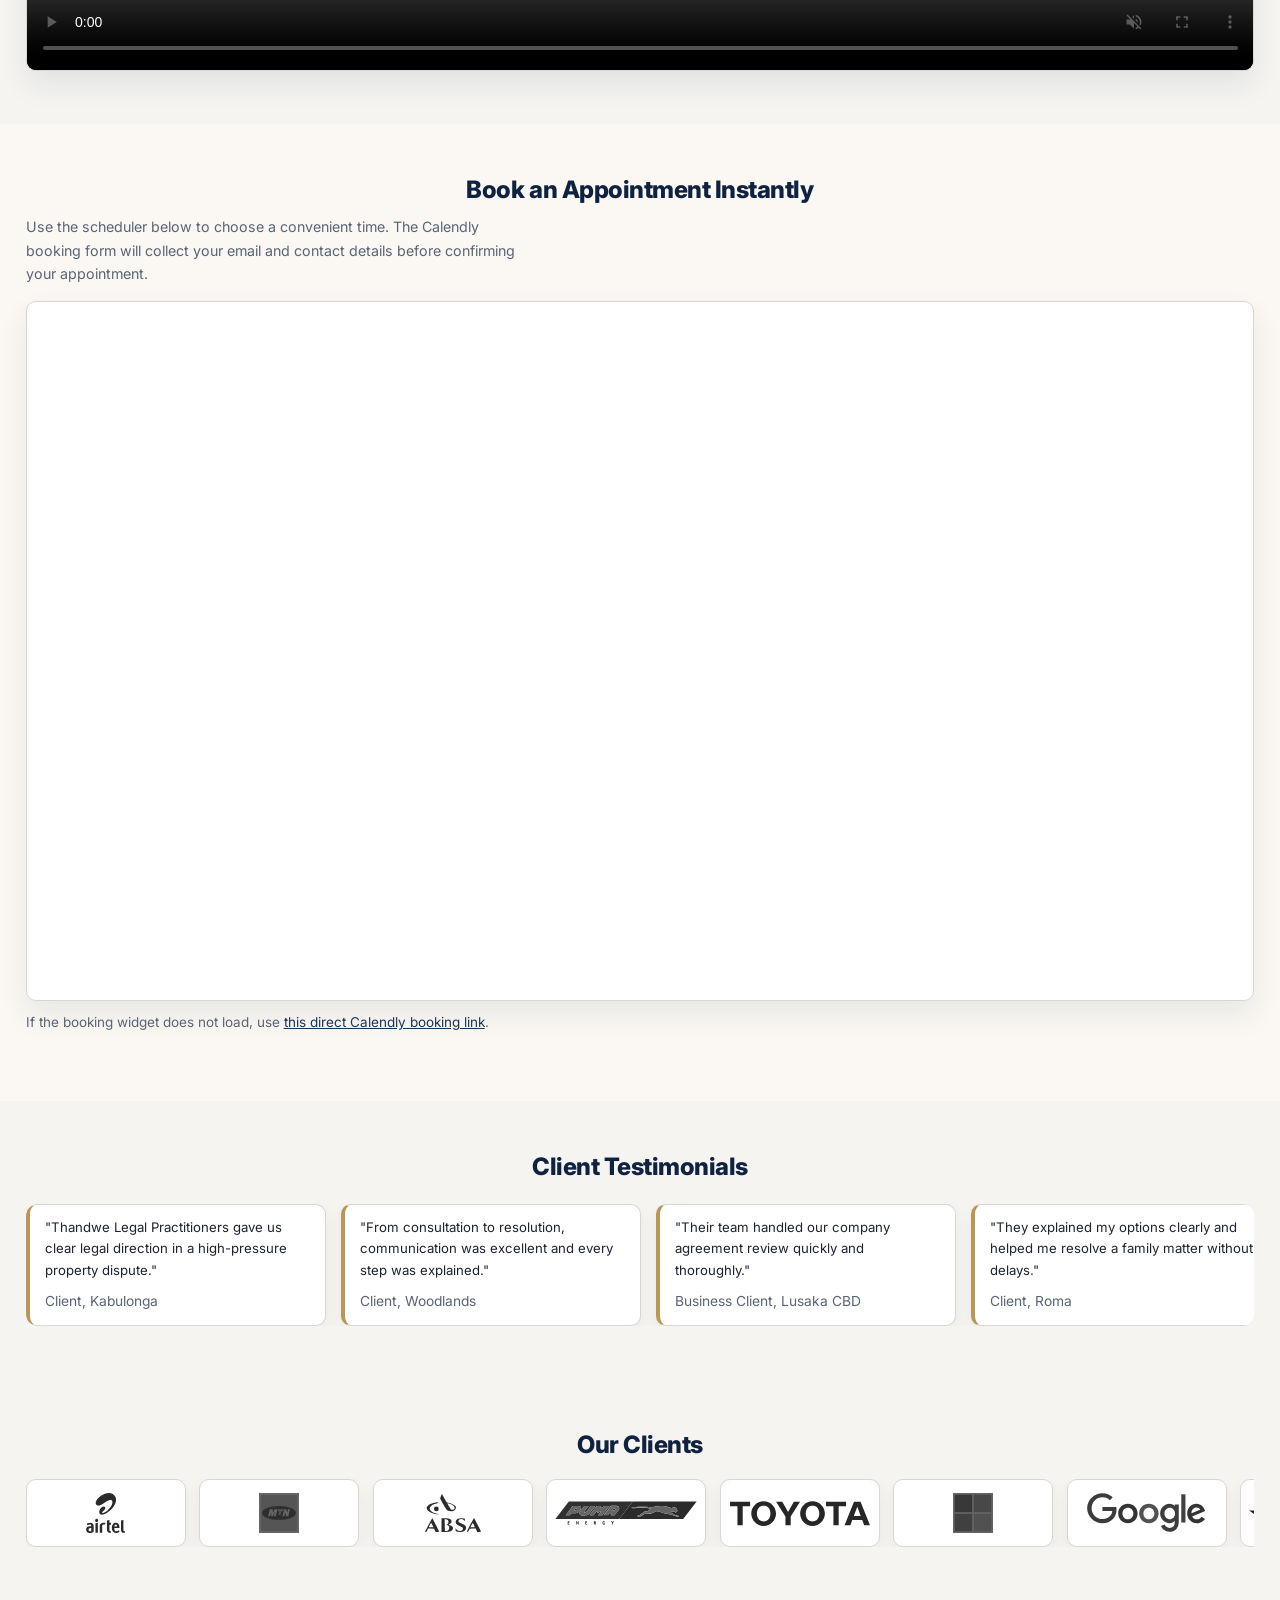
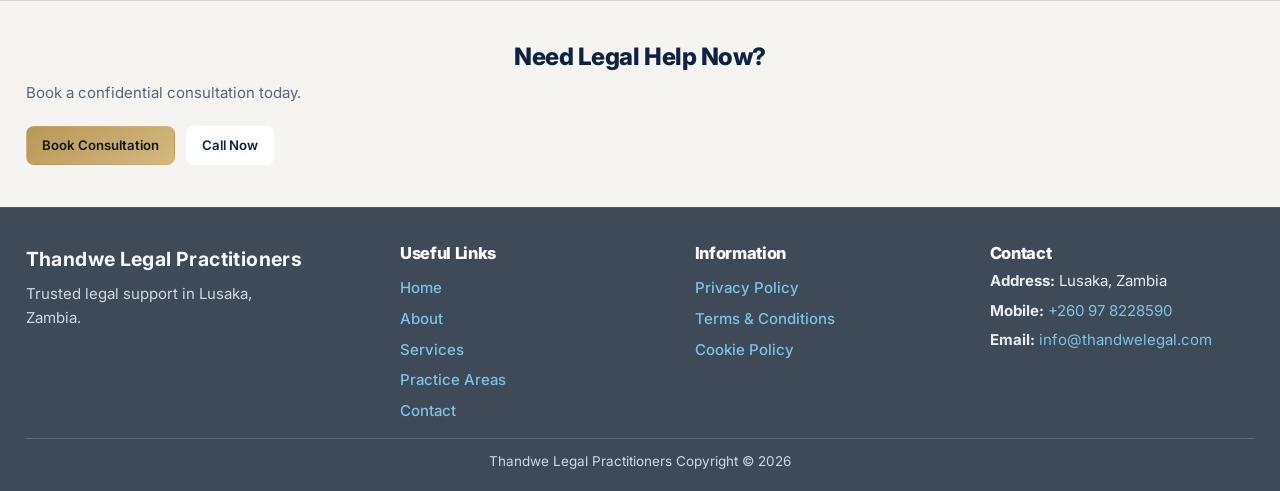
==== commit 84bdf84f: "Add office tour, map, and instant booking sections. This updates the Thandwe site with an office tou" ====
--- a/index.html
+++ b/index.html
@@ -150,6 +150,49 @@
       </div>
     </section>
 
+    <section class="section section-muted">
+      <div class="container">
+        <h2>Find Our Office</h2>
+        <p class="hero-support">Visit us in Lusaka or open our location in Google Maps.</p>
+        <div class="map-frame">
+          <iframe
+            title="Thandwe Legal Practitioners location map"
+            src="https://www.google.com/maps?q=Lusaka,+Zambia&z=14&output=embed"
+            loading="lazy"
+            referrerpolicy="no-referrer-when-downgrade"
+            allowfullscreen></iframe>
+        </div>
+        <p class="section-cta-inline">
+          <a class="btn btn-primary" href="https://www.google.com/maps/search/?api=1&query=Lusaka,+Zambia" target="_blank" rel="noopener noreferrer">Get directions to our office</a>
+        </p>
+      </div>
+    </section>
+
+    <section class="section" id="office-tour">
+      <div class="container">
+        <h2>Take a Short Office Tour</h2>
+        <p class="hero-support">Watch a quick tour of our office and client meeting space.</p>
+        <div class="video-panel">
+          <video class="office-tour-video" controls muted playsinline preload="metadata">
+            <source src="./Assets/linkedin-video.mp4" type="video/mp4">
+            Your browser does not support HTML5 video playback.
+          </video>
+        </div>
+      </div>
+    </section>
+
+    <section class="section section-muted" id="book-appointment">
+      <div class="container">
+        <h2>Book an Appointment Instantly</h2>
+        <p class="hero-support">Use the scheduler below to choose a convenient time. The Calendly booking form will collect your email and contact details before confirming your appointment.</p>
+        <div
+          class="calendly-inline-widget"
+          data-url="https://calendly.com/support-gymz/30min?hide_gdpr_banner=1"
+          style="min-width:320px;height:700px;"></div>
+        <p class="video-note">If the booking widget does not load, use <a href="https://calendly.com/support-gymz/30min" target="_blank" rel="noopener noreferrer">this direct Calendly booking link</a>.</p>
+      </div>
+    </section>
+
     <section class="section">
       <div class="container">
         <h2>Client Testimonials</h2>
@@ -303,6 +346,7 @@
       });
     }
   </script>
+  <script src="https://assets.calendly.com/assets/external/widget.js" async></script>
 </body>
 </html>
 
--- a/styles.css
+++ b/styles.css
@@ -569,6 +569,52 @@
   background: #fff;
 }
 
+.map-frame {
+  margin-top: 1rem;
+  border: 1px solid var(--border);
+  border-radius: 10px;
+  overflow: hidden;
+  box-shadow: var(--shadow);
+  background: #fff;
+}
+
+.map-frame iframe {
+  width: 100%;
+  min-height: 320px;
+  border: 0;
+}
+
+.video-panel {
+  margin-top: 1rem;
+  background: #fff;
+  border: 1px solid var(--border);
+  border-radius: 10px;
+  box-shadow: var(--shadow);
+  overflow: hidden;
+}
+
+.office-tour-video {
+  width: 100%;
+  max-height: 520px;
+  display: block;
+  background: #000;
+}
+
+.video-note {
+  margin-top: 0.75rem;
+  font-size: 0.9rem;
+  color: var(--text-muted);
+}
+
+.calendly-inline-widget {
+  margin-top: 1rem;
+  border: 1px solid var(--border);
+  border-radius: 10px;
+  box-shadow: var(--shadow);
+  background: #fff;
+  overflow: hidden;
+}
+
 .final-cta {
   border-top: 1px solid var(--border);
   padding-top: 2.8rem;
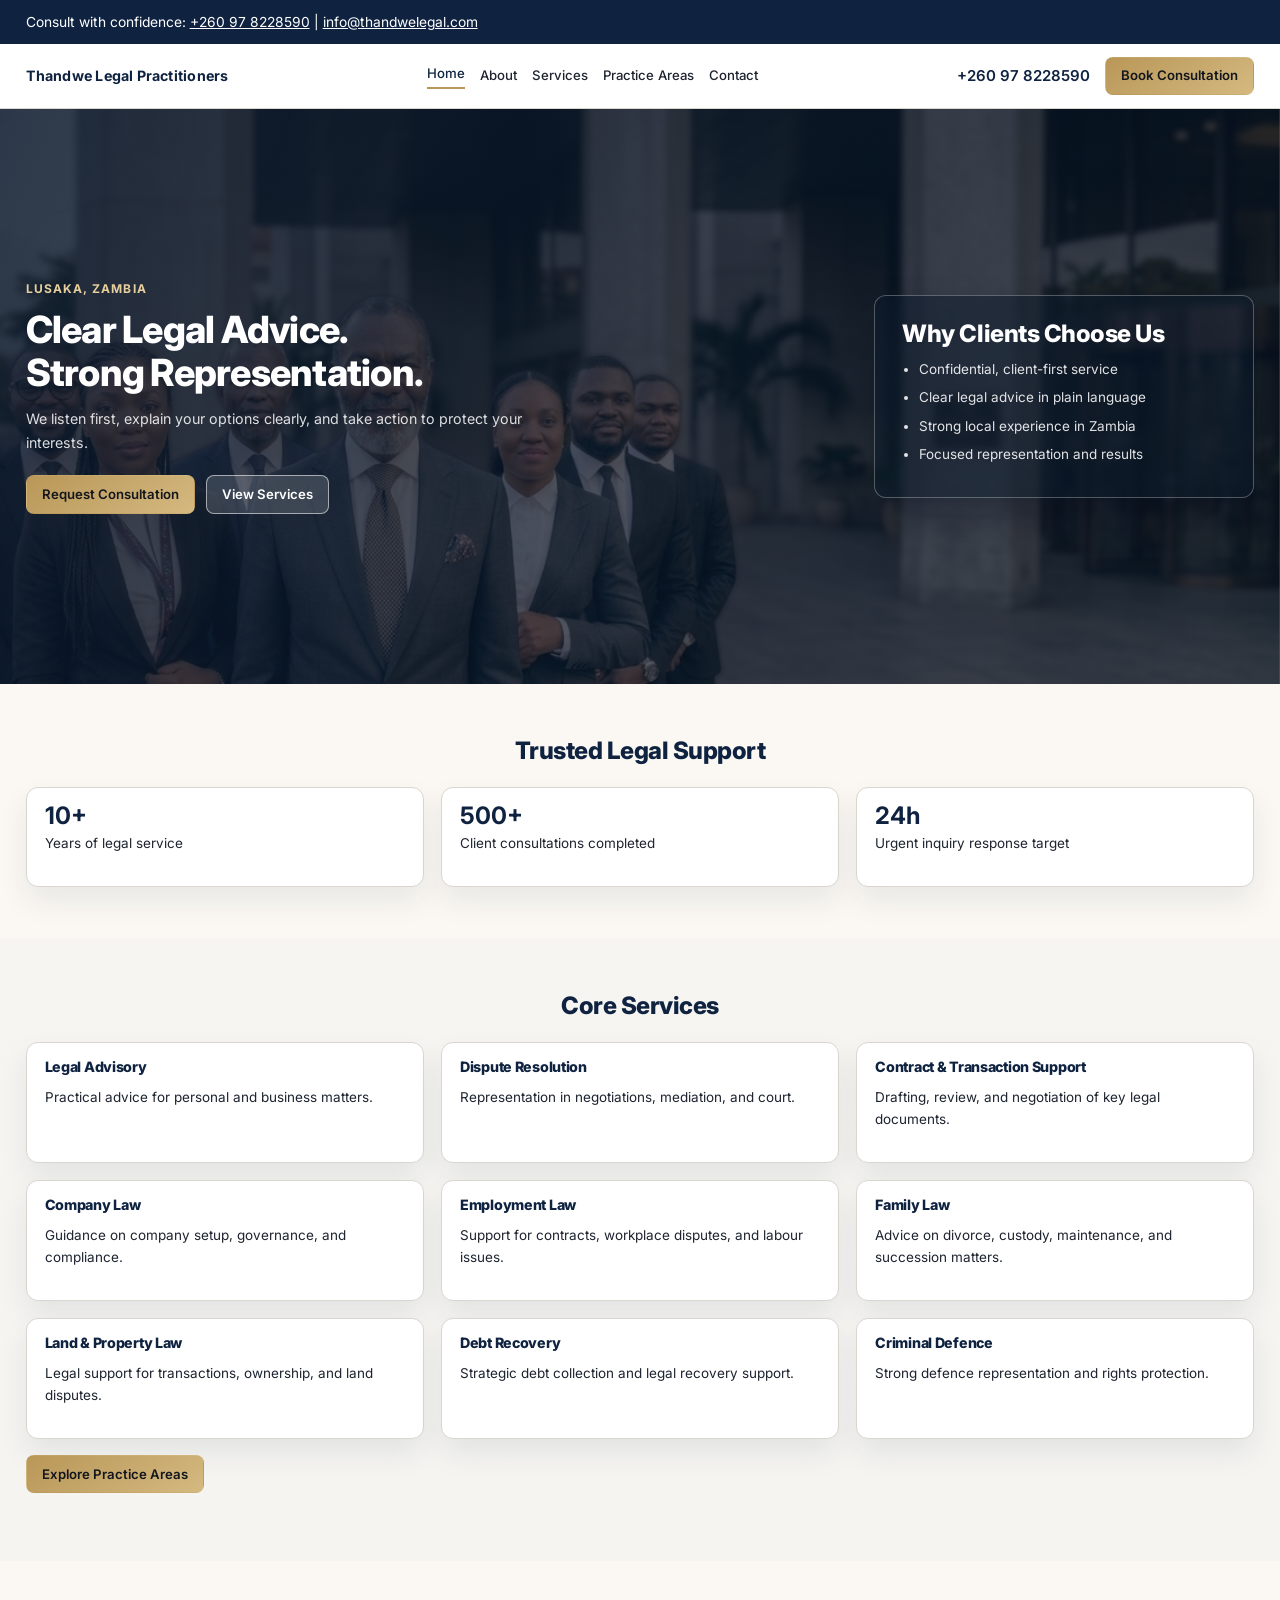
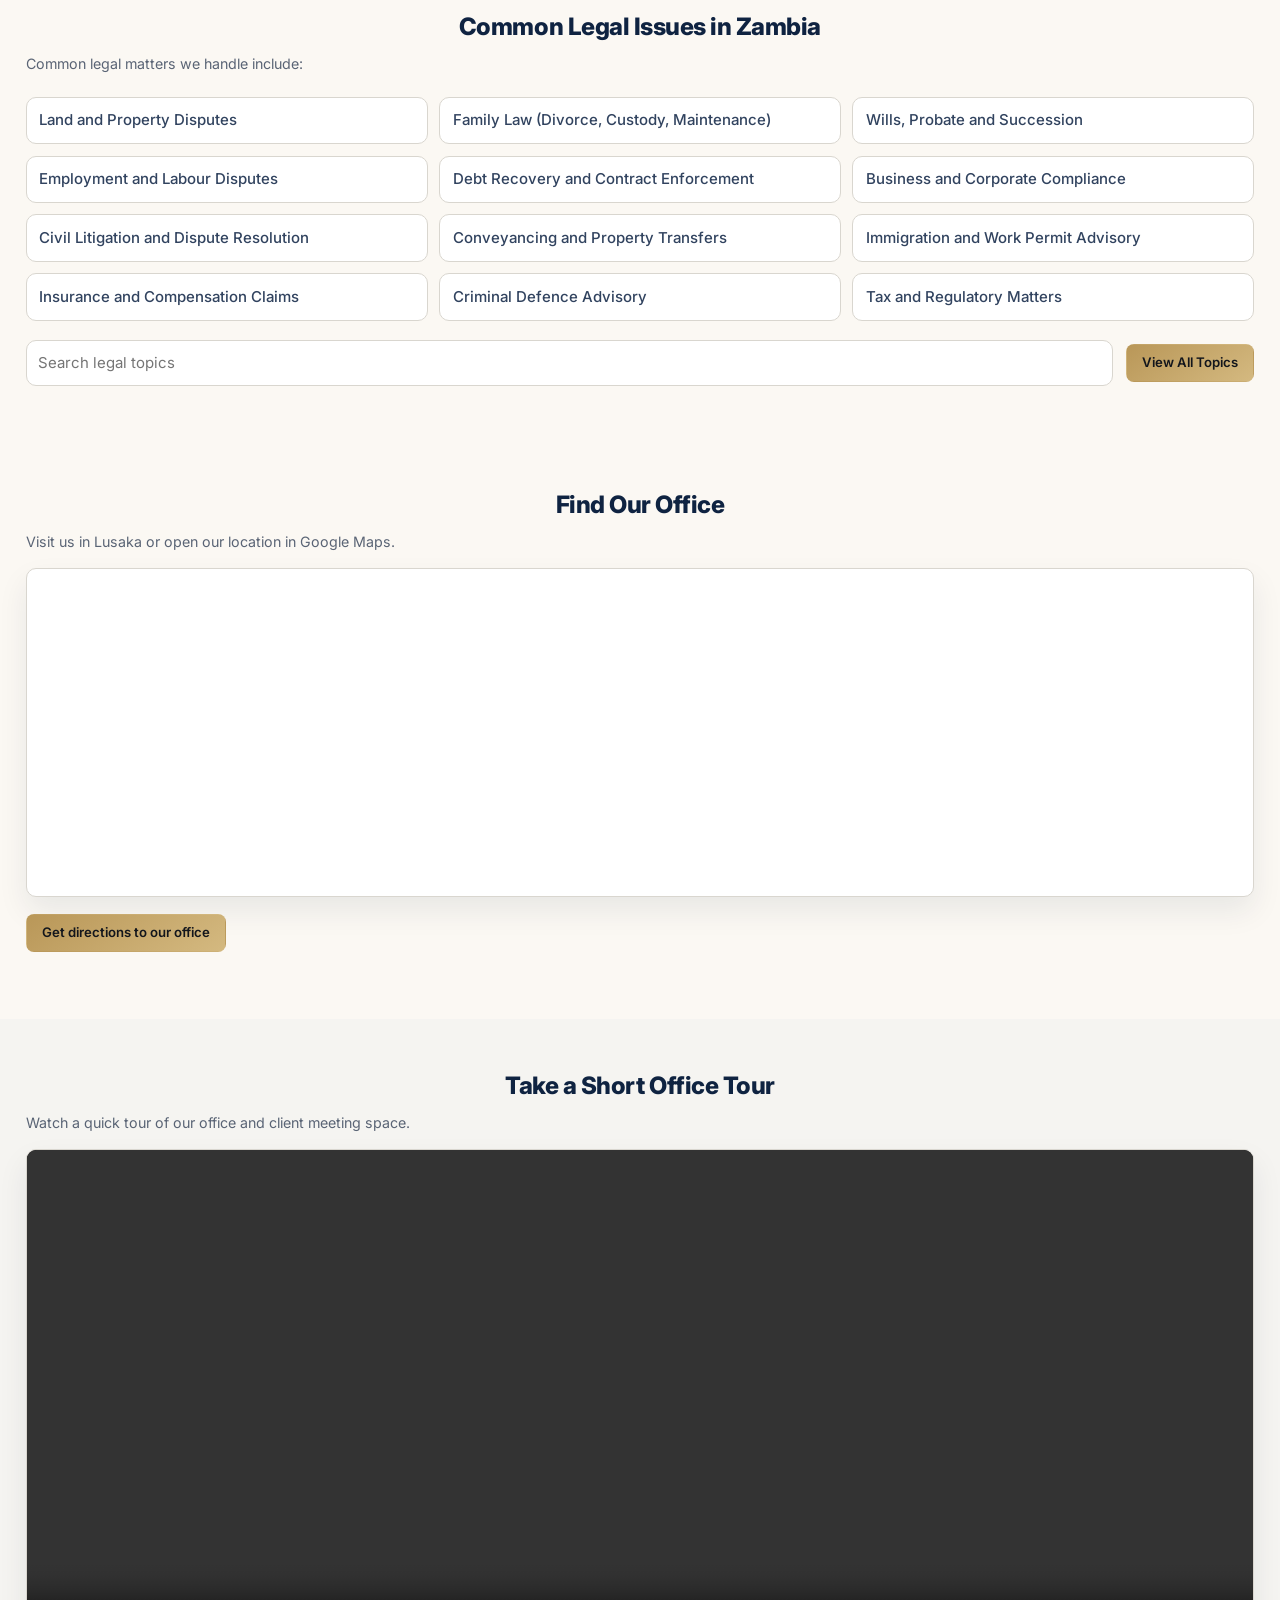
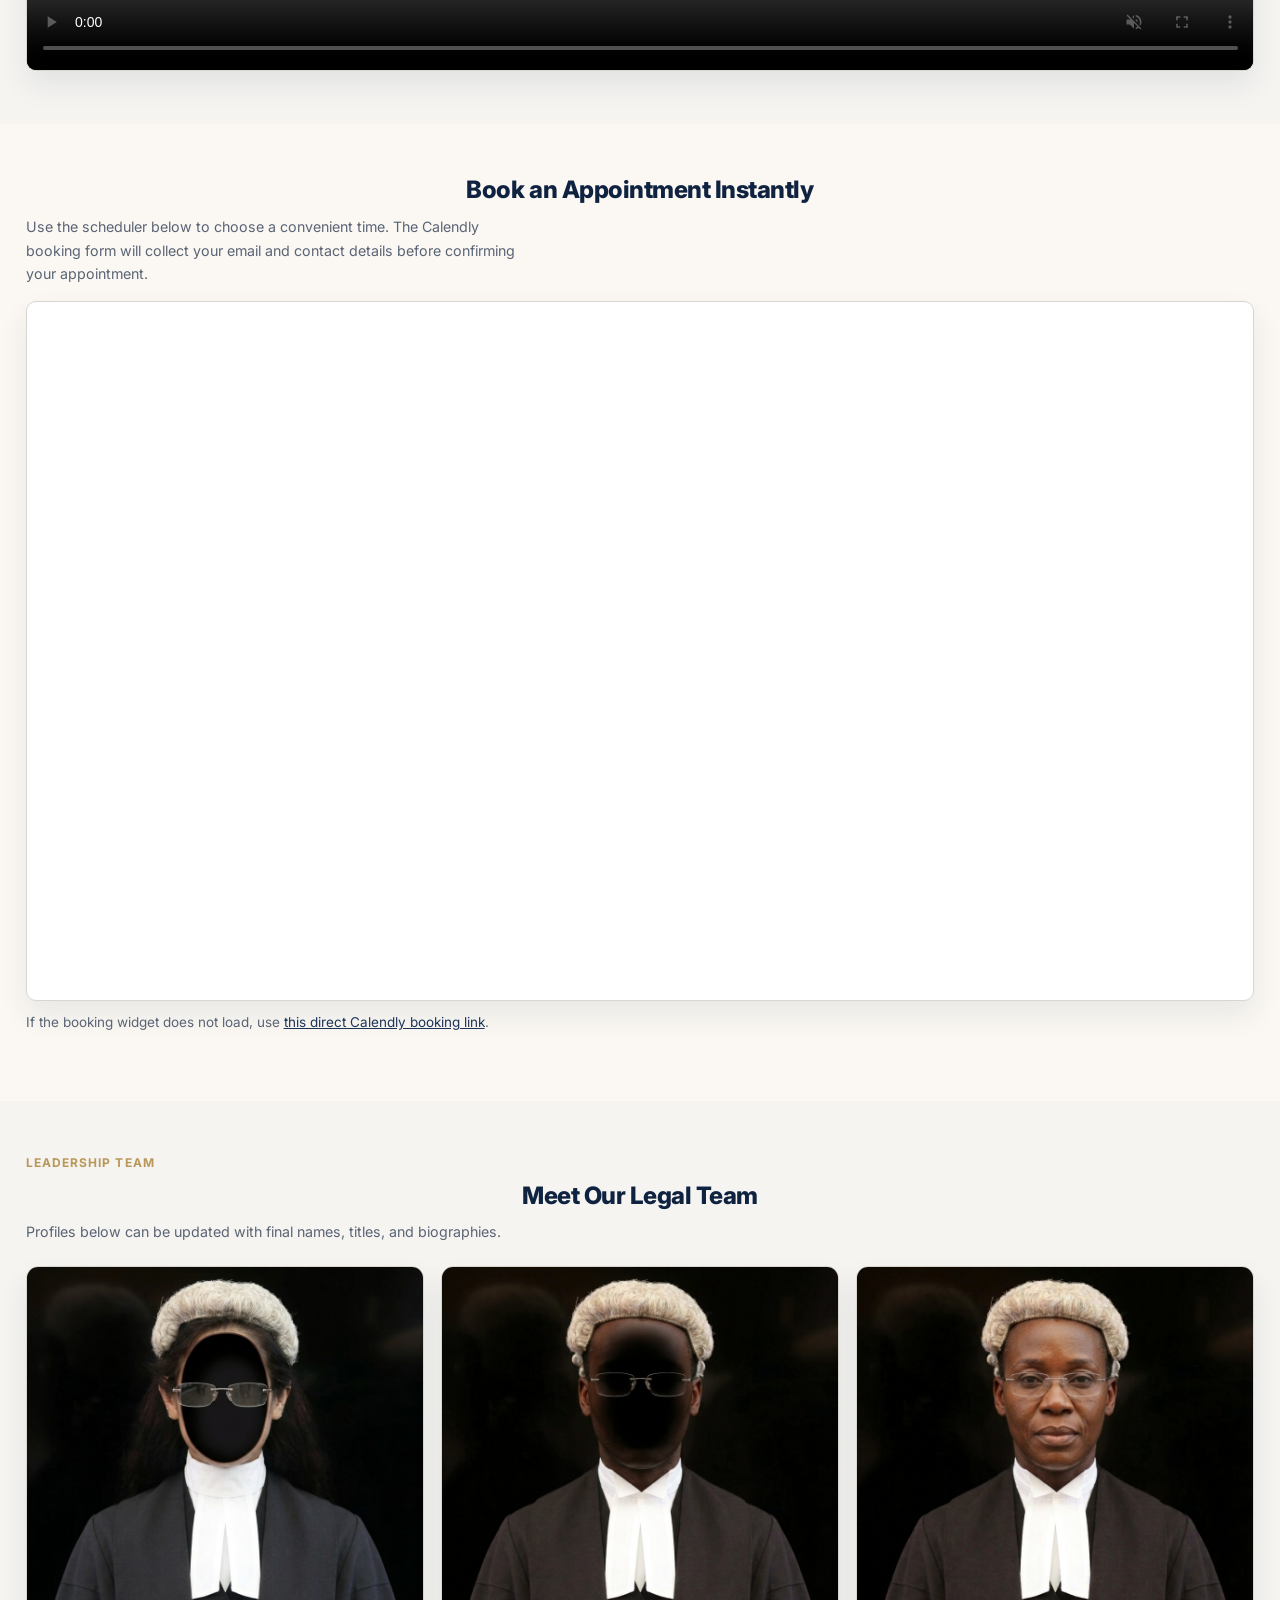
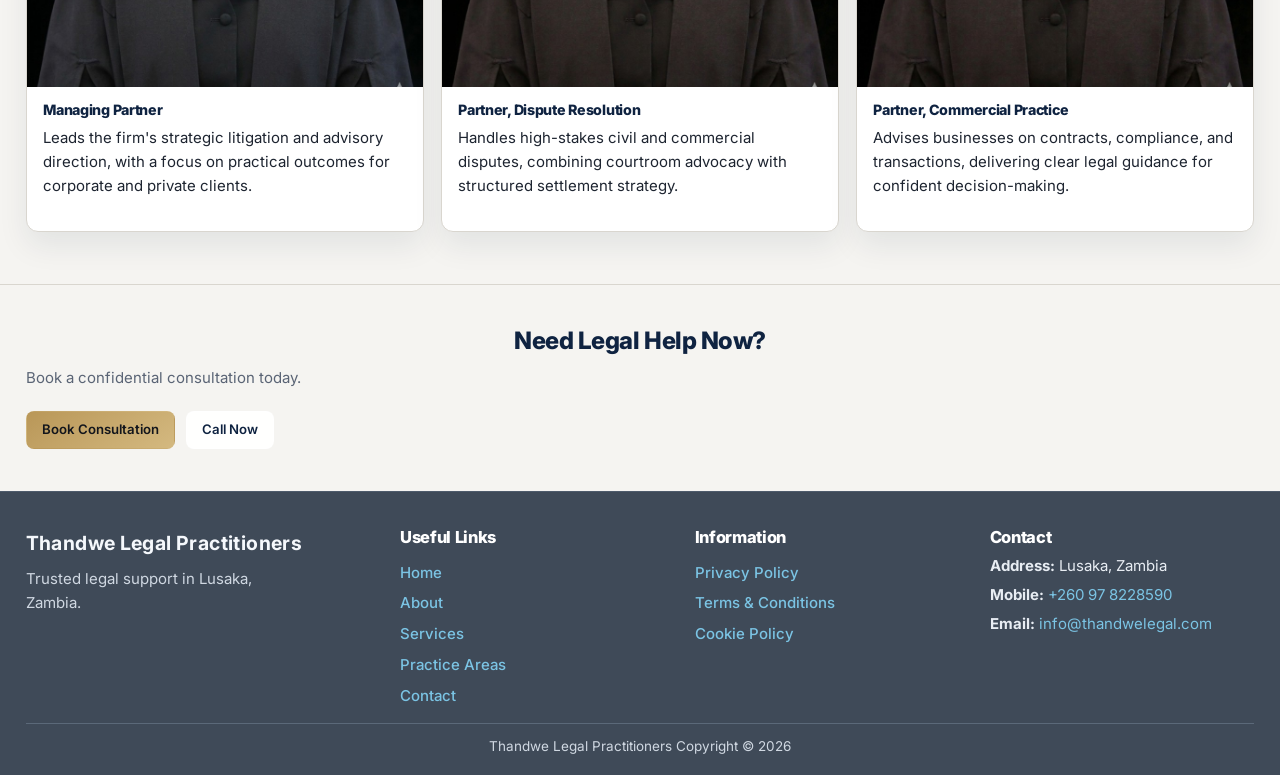
==== commit 66b547b6: "Add leadership profile section with three lawyer spaces. This replaces testimonial/client blocks wit" ====
--- a/index.html
+++ b/index.html
@@ -193,100 +193,33 @@
       </div>
     </section>
 
-    <section class="section">
-      <div class="container">
-        <h2>Client Testimonials</h2>
-        <div class="testimonials-ticker" aria-label="Client testimonials">
-          <div class="ticker-track">
-            <article class="ticker-item">
-              <p>"Thandwe Legal Practitioners gave us clear legal direction in a high-pressure property dispute."</p>
-              <cite>Client, Kabulonga</cite>
-            </article>
-            <article class="ticker-item">
-              <p>"From consultation to resolution, communication was excellent and every step was explained."</p>
-              <cite>Client, Woodlands</cite>
-            </article>
-            <article class="ticker-item">
-              <p>"Their team handled our company agreement review quickly and thoroughly."</p>
-              <cite>Business Client, Lusaka CBD</cite>
-            </article>
-            <article class="ticker-item">
-              <p>"They explained my options clearly and helped me resolve a family matter without delays."</p>
-              <cite>Client, Roma</cite>
-            </article>
-            <article class="ticker-item">
-              <p>"Professional, responsive, and practical. I always knew what the next step was."</p>
-              <cite>Client, Longacres</cite>
-            </article>
-            <article class="ticker-item">
-              <p>"Our company used them for compliance and contract support. Service was efficient and reliable."</p>
-              <cite>Corporate Client, Lusaka</cite>
-            </article>
-            <article class="ticker-item">
-              <p>"From first call to final outcome, they treated my matter with urgency and confidentiality."</p>
-              <cite>Client, Woodlands</cite>
-            </article>
-
-            <article class="ticker-item" aria-hidden="true">
-              <p>"Thandwe Legal Practitioners gave us clear legal direction in a high-pressure property dispute."</p>
-              <cite>Client, Kabulonga</cite>
-            </article>
-            <article class="ticker-item" aria-hidden="true">
-              <p>"From consultation to resolution, communication was excellent and every step was explained."</p>
-              <cite>Client, Woodlands</cite>
-            </article>
-            <article class="ticker-item" aria-hidden="true">
-              <p>"Their team handled our company agreement review quickly and thoroughly."</p>
-              <cite>Business Client, Lusaka CBD</cite>
-            </article>
-            <article class="ticker-item" aria-hidden="true">
-              <p>"They explained my options clearly and helped me resolve a family matter without delays."</p>
-              <cite>Client, Roma</cite>
-            </article>
-            <article class="ticker-item" aria-hidden="true">
-              <p>"Professional, responsive, and practical. I always knew what the next step was."</p>
-              <cite>Client, Longacres</cite>
-            </article>
-            <article class="ticker-item" aria-hidden="true">
-              <p>"Our company used them for compliance and contract support. Service was efficient and reliable."</p>
-              <cite>Corporate Client, Lusaka</cite>
-            </article>
-            <article class="ticker-item" aria-hidden="true">
-              <p>"From first call to final outcome, they treated my matter with urgency and confidentiality."</p>
-              <cite>Client, Woodlands</cite>
-            </article>
-          </div>
-        </div>
-      </div>
-    </section>
-
-    <section class="section">
-      <div class="container">
-        <h2>Our Clients</h2>
-        <div class="clients-grid" aria-label="Selected clients">
-          <div class="clients-track">
-            <article class="client-card"><img class="client-logo" src="./Assets/client-logos/airtel-zambia.svg" alt="Airtel logo" loading="lazy"></article>
-            <article class="client-card"><img class="client-logo" src="./Assets/client-logos/mtn-zambia.svg" alt="MTN logo" loading="lazy"></article>
-            <article class="client-card"><img class="client-logo" src="./Assets/client-logos/absa-zambia.svg" alt="Absa logo" loading="lazy"></article>
-            <article class="client-card"><img class="client-logo" src="./Assets/client-logos/puma-energy.svg" alt="Puma Energy logo" loading="lazy"></article>
-            <article class="client-card"><img class="client-logo" src="./Assets/client-logos/toyota.svg" alt="Toyota logo" loading="lazy"></article>
-            <article class="client-card"><img class="client-logo" src="./Assets/client-logos/microsoft.svg" alt="Microsoft logo" loading="lazy"></article>
-            <article class="client-card"><img class="client-logo" src="./Assets/client-logos/google.svg" alt="Google logo" loading="lazy"></article>
-            <article class="client-card"><img class="client-logo" src="./Assets/client-logos/heineken.svg" alt="Heineken logo" loading="lazy"></article>
-            <article class="client-card"><img class="client-logo" src="./Assets/client-logos/nissan.svg" alt="Nissan logo" loading="lazy"></article>
-            <article class="client-card"><img class="client-logo" src="./Assets/client-logos/kfc.svg" alt="KFC logo" loading="lazy"></article>
-
-            <article class="client-card" aria-hidden="true"><img class="client-logo" src="./Assets/client-logos/airtel-zambia.svg" alt="" loading="lazy"></article>
-            <article class="client-card" aria-hidden="true"><img class="client-logo" src="./Assets/client-logos/mtn-zambia.svg" alt="" loading="lazy"></article>
-            <article class="client-card" aria-hidden="true"><img class="client-logo" src="./Assets/client-logos/absa-zambia.svg" alt="" loading="lazy"></article>
-            <article class="client-card" aria-hidden="true"><img class="client-logo" src="./Assets/client-logos/puma-energy.svg" alt="" loading="lazy"></article>
-            <article class="client-card" aria-hidden="true"><img class="client-logo" src="./Assets/client-logos/toyota.svg" alt="" loading="lazy"></article>
-            <article class="client-card" aria-hidden="true"><img class="client-logo" src="./Assets/client-logos/microsoft.svg" alt="" loading="lazy"></article>
-            <article class="client-card" aria-hidden="true"><img class="client-logo" src="./Assets/client-logos/google.svg" alt="" loading="lazy"></article>
-            <article class="client-card" aria-hidden="true"><img class="client-logo" src="./Assets/client-logos/heineken.svg" alt="" loading="lazy"></article>
-            <article class="client-card" aria-hidden="true"><img class="client-logo" src="./Assets/client-logos/nissan.svg" alt="" loading="lazy"></article>
-            <article class="client-card" aria-hidden="true"><img class="client-logo" src="./Assets/client-logos/kfc.svg" alt="" loading="lazy"></article>
-          </div>
+    <section class="section" id="leadership-team">
+      <div class="container">
+        <p class="eyebrow">Leadership Team</p>
+        <h2>Meet Our Legal Team</h2>
+        <p class="hero-support">Profiles below can be updated with final names, titles, and biographies.</p>
+        <div class="team-grid">
+          <article class="team-card">
+            <img class="team-photo" src="./Assets/lawyer-id-1.png" alt="Managing Partner profile placeholder">
+            <div class="team-copy">
+              <h3>Managing Partner</h3>
+              <p>Leads the firm's strategic litigation and advisory direction, with a focus on practical outcomes for corporate and private clients.</p>
+            </div>
+          </article>
+          <article class="team-card">
+            <img class="team-photo" src="./Assets/lawyer-id-2.png" alt="Partner profile placeholder">
+            <div class="team-copy">
+              <h3>Partner, Dispute Resolution</h3>
+              <p>Handles high-stakes civil and commercial disputes, combining courtroom advocacy with structured settlement strategy.</p>
+            </div>
+          </article>
+          <article class="team-card">
+            <img class="team-photo" src="./Assets/lawyer-id-3.png" alt="Partner profile placeholder">
+            <div class="team-copy">
+              <h3>Partner, Commercial Practice</h3>
+              <p>Advises businesses on contracts, compliance, and transactions, delivering clear legal guidance for confident decision-making.</p>
+            </div>
+          </article>
         </div>
       </div>
     </section>
--- a/styles.css
+++ b/styles.css
@@ -615,6 +615,36 @@
   overflow: hidden;
 }
 
+.team-grid {
+  margin-top: 1.5rem;
+  display: grid;
+  grid-template-columns: 1fr;
+  gap: 1.1rem;
+}
+
+.team-card {
+  background: #fff;
+  border: 1px solid var(--border);
+  border-radius: 12px;
+  box-shadow: var(--shadow);
+  overflow: hidden;
+}
+
+.team-photo {
+  width: 100%;
+  max-height: 420px;
+  object-fit: cover;
+  display: block;
+}
+
+.team-copy {
+  padding: 1rem 1.1rem 1.2rem;
+}
+
+.team-copy h3 {
+  margin-bottom: 0.45rem;
+}
+
 .final-cta {
   border-top: 1px solid var(--border);
   padding-top: 2.8rem;
@@ -751,6 +781,10 @@
     grid-template-columns: 1fr 1.1fr;
   }
 
+  .team-grid {
+    grid-template-columns: repeat(2, minmax(0, 1fr));
+  }
+
   .footer-grid {
     grid-template-columns: 1.3fr 1fr 1fr 1fr;
     align-items: start;
@@ -771,4 +805,8 @@
     grid-template-columns: repeat(3, minmax(0, 1fr));
   }
 
-}
+  .team-grid {
+    grid-template-columns: repeat(3, minmax(0, 1fr));
+  }
+
+}
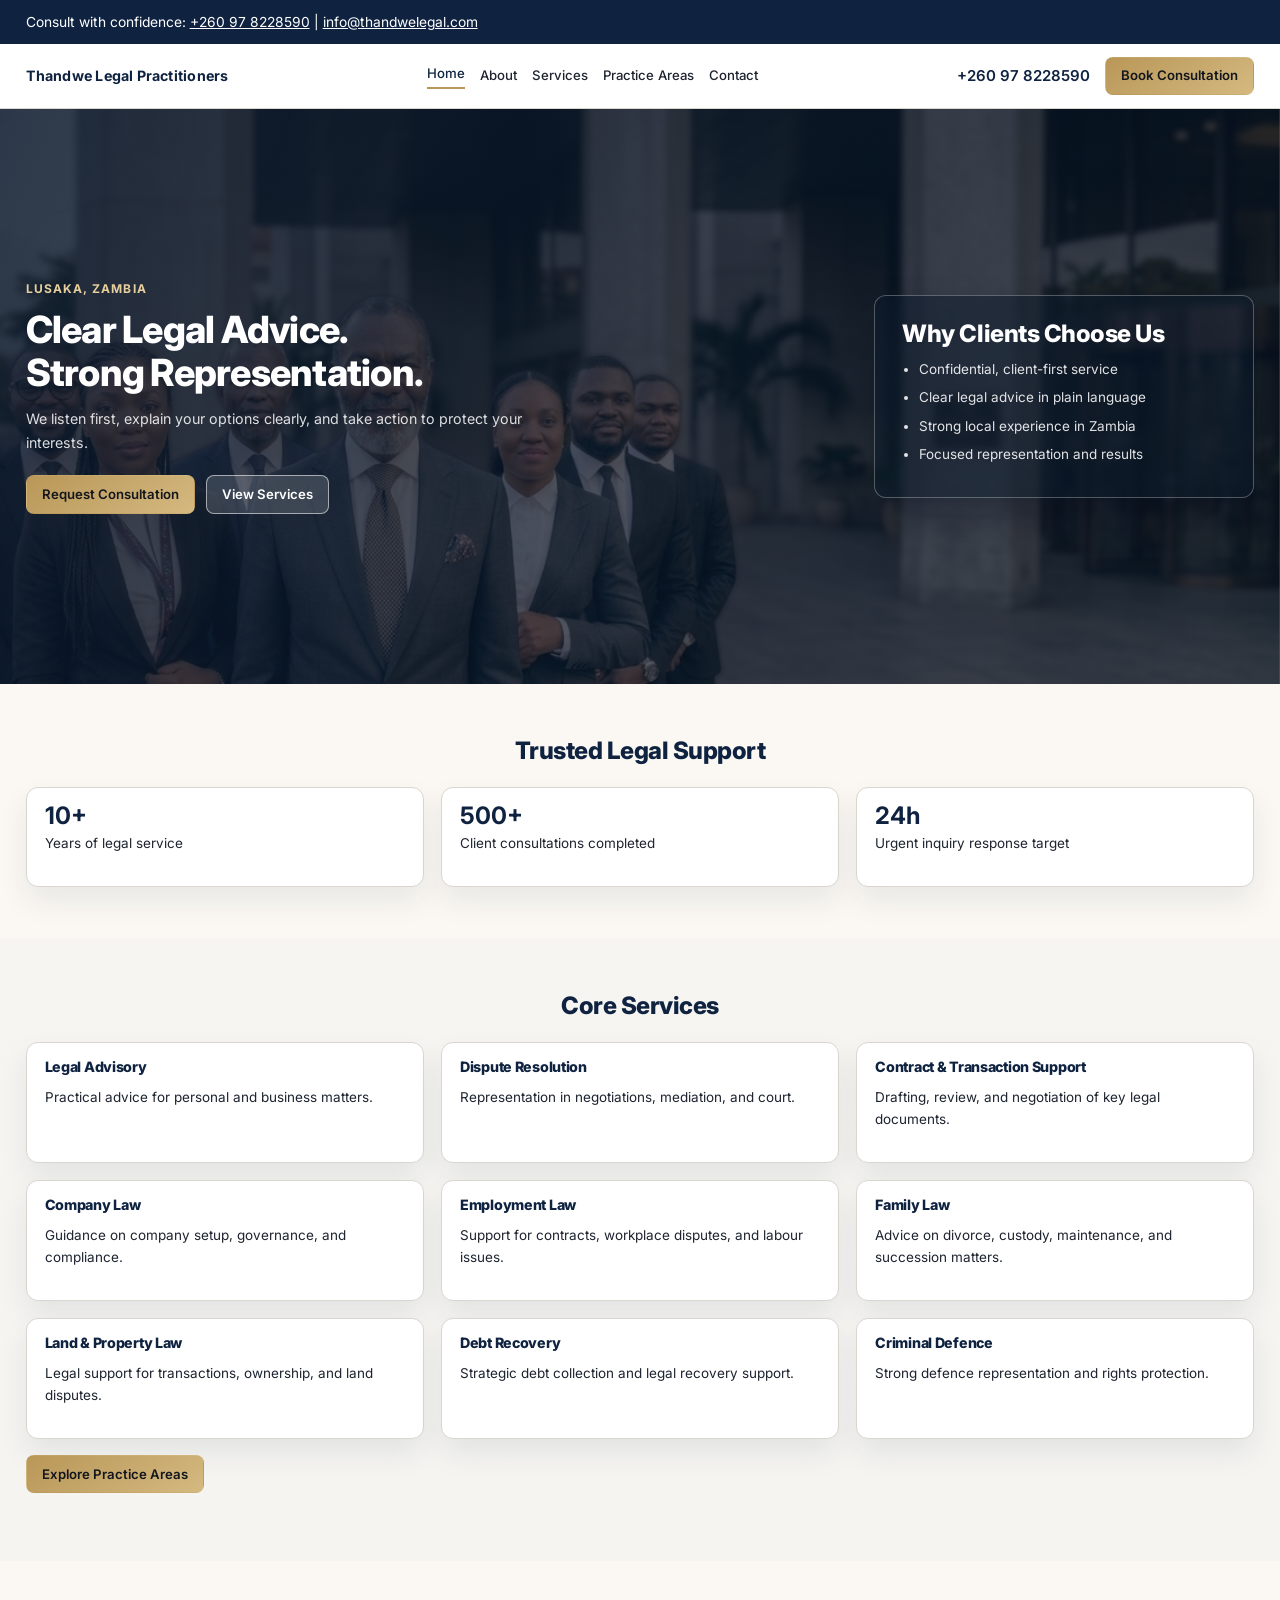
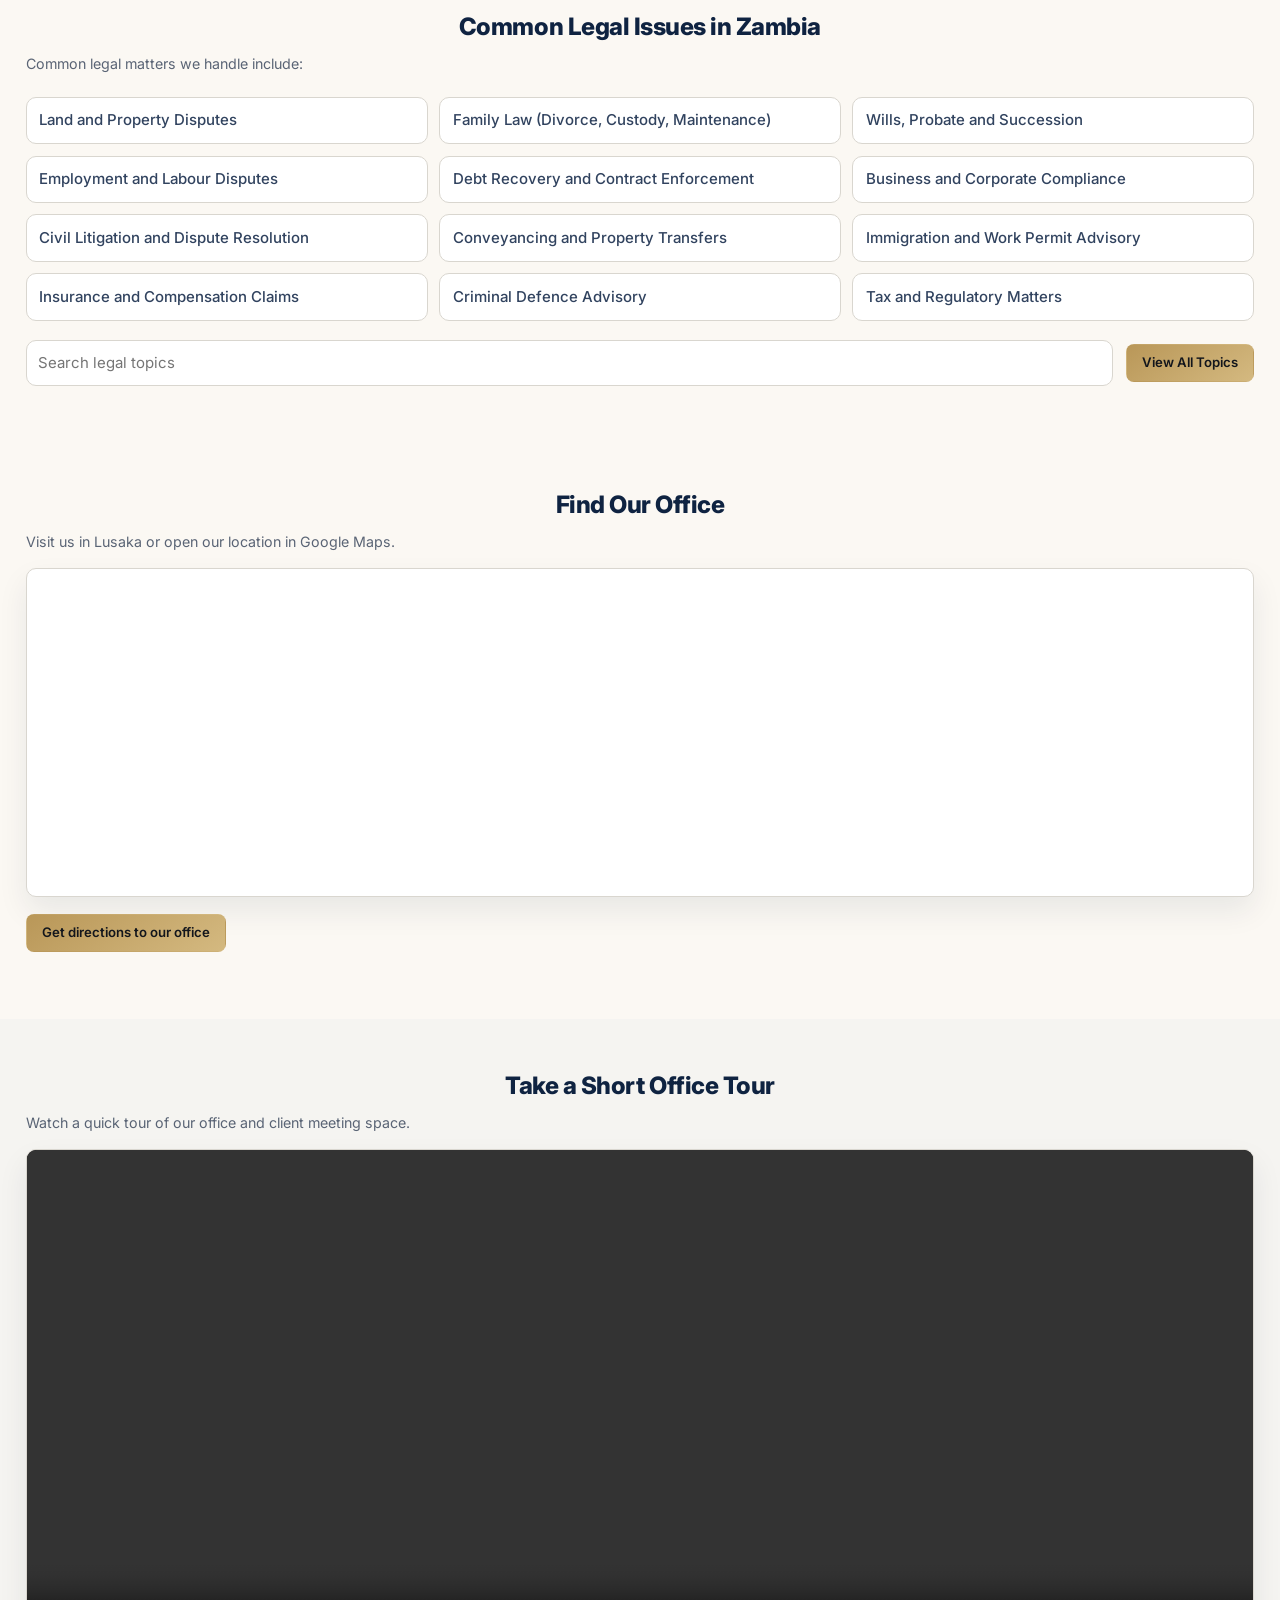
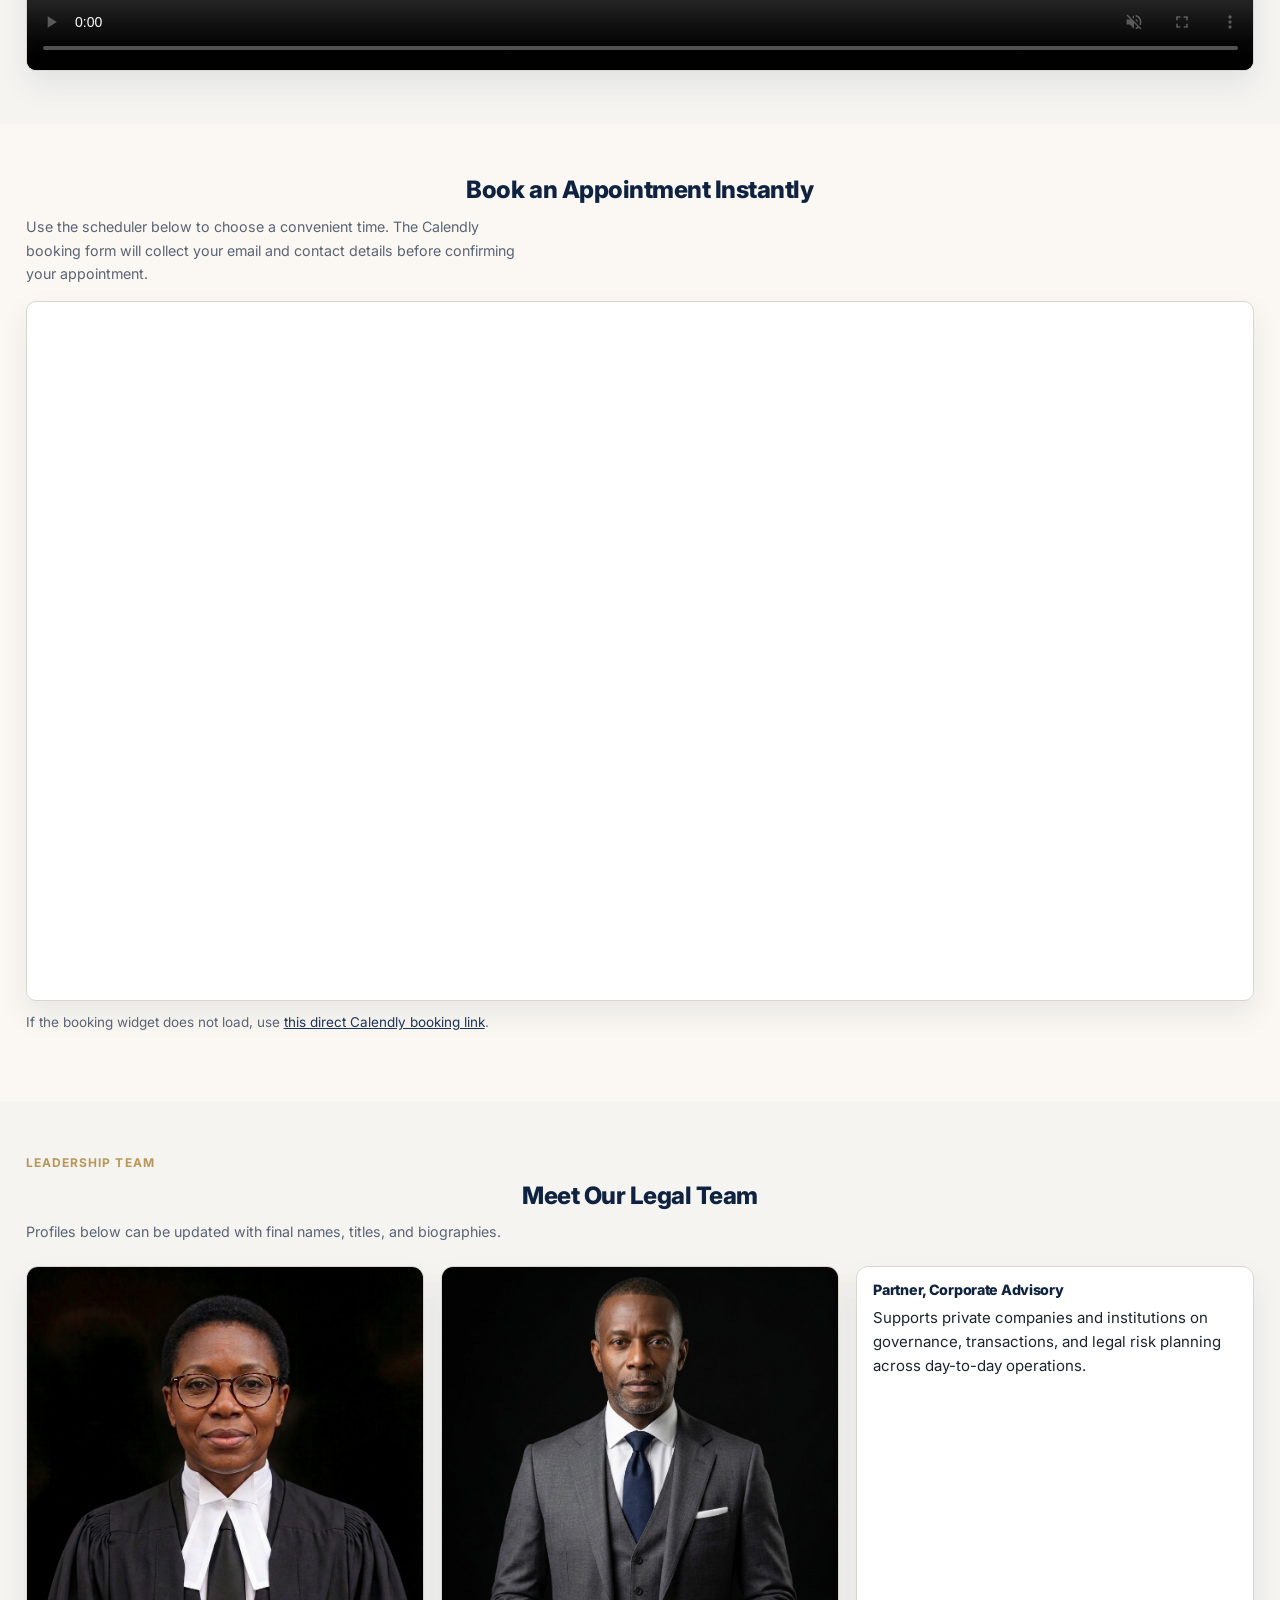
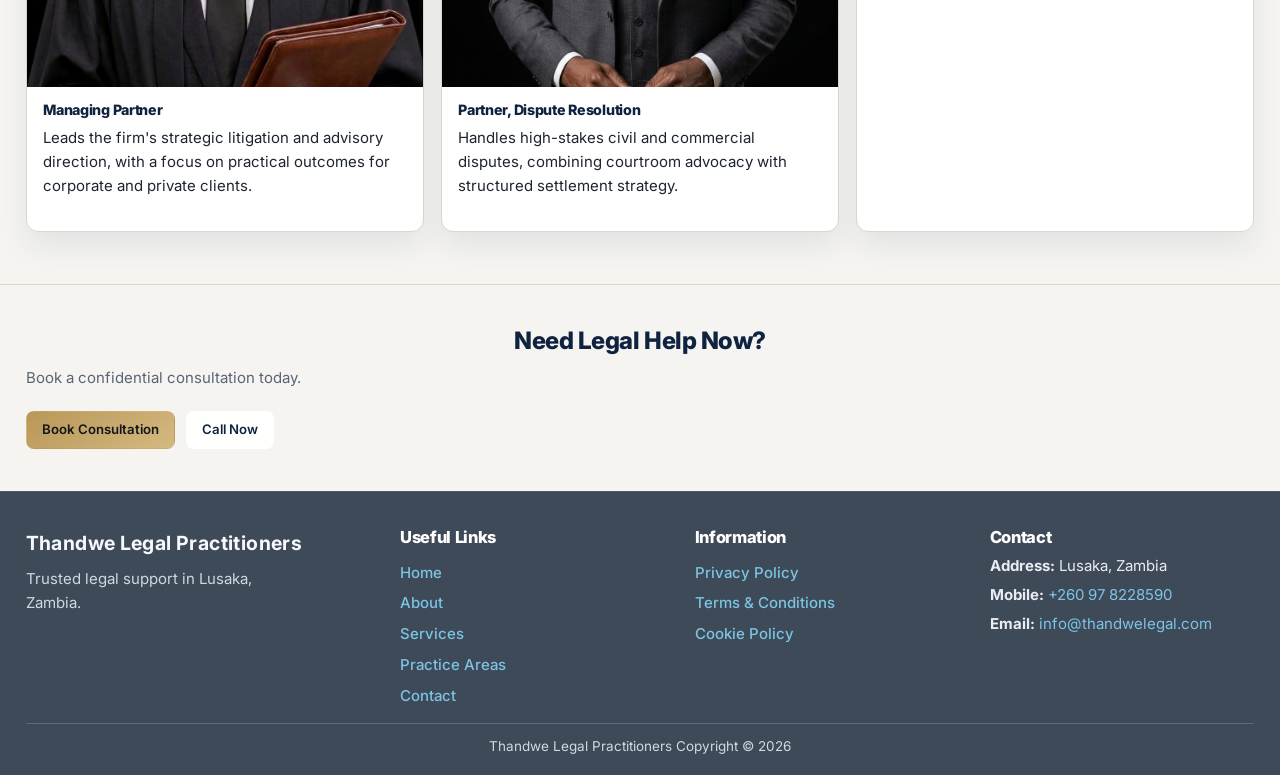
==== commit a5434f46: "Replace masked team images with new profile photos. This updates leadership cards to use the two new" ====
--- a/index.html
+++ b/index.html
@@ -200,24 +200,23 @@
         <p class="hero-support">Profiles below can be updated with final names, titles, and biographies.</p>
         <div class="team-grid">
           <article class="team-card">
-            <img class="team-photo" src="./Assets/lawyer-id-1.png" alt="Managing Partner profile placeholder">
+            <img class="team-photo" src="./Assets/lawyer-id-4.png" alt="Managing Partner profile">
             <div class="team-copy">
               <h3>Managing Partner</h3>
               <p>Leads the firm's strategic litigation and advisory direction, with a focus on practical outcomes for corporate and private clients.</p>
             </div>
           </article>
           <article class="team-card">
-            <img class="team-photo" src="./Assets/lawyer-id-2.png" alt="Partner profile placeholder">
+            <img class="team-photo" src="./Assets/lawyer-id-5.png" alt="Partner profile">
             <div class="team-copy">
               <h3>Partner, Dispute Resolution</h3>
               <p>Handles high-stakes civil and commercial disputes, combining courtroom advocacy with structured settlement strategy.</p>
             </div>
           </article>
           <article class="team-card">
-            <img class="team-photo" src="./Assets/lawyer-id-3.png" alt="Partner profile placeholder">
             <div class="team-copy">
-              <h3>Partner, Commercial Practice</h3>
-              <p>Advises businesses on contracts, compliance, and transactions, delivering clear legal guidance for confident decision-making.</p>
+              <h3>Partner, Corporate Advisory</h3>
+              <p>Supports private companies and institutions on governance, transactions, and legal risk planning across day-to-day operations.</p>
             </div>
           </article>
         </div>
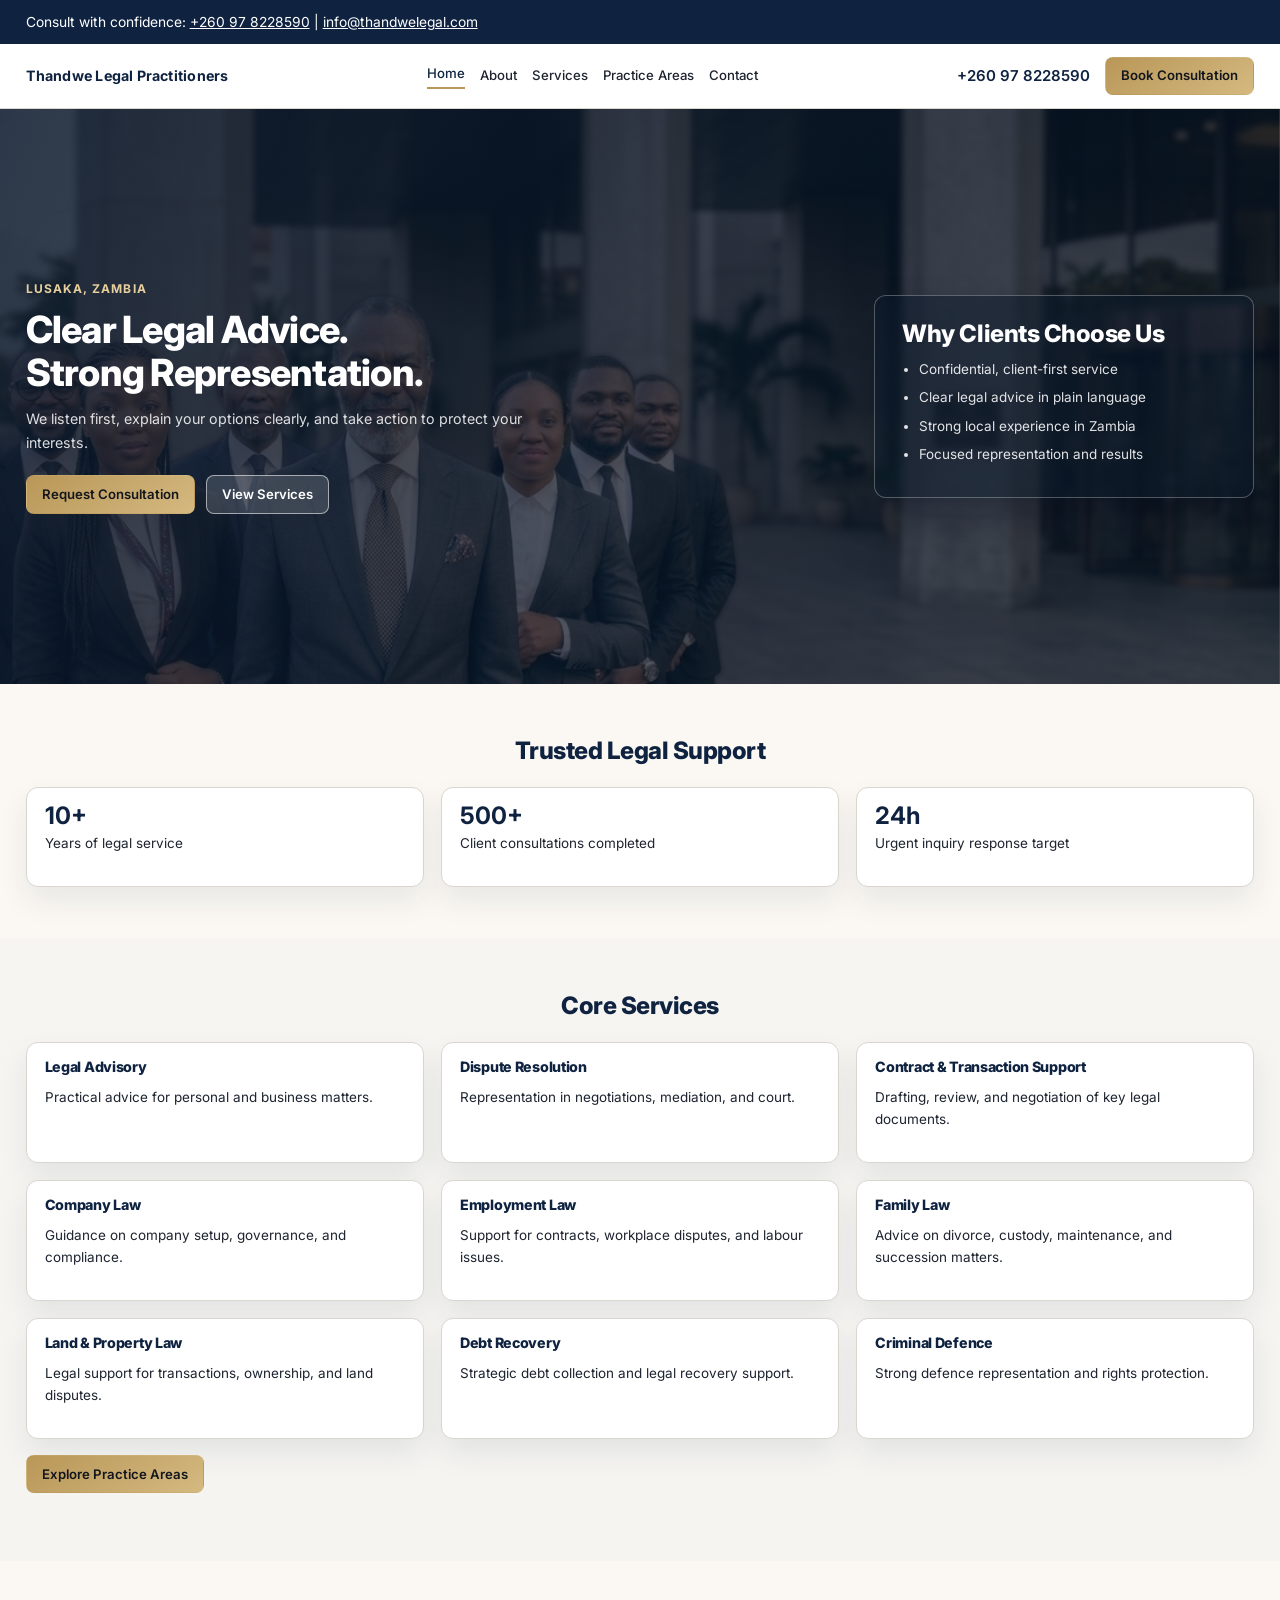
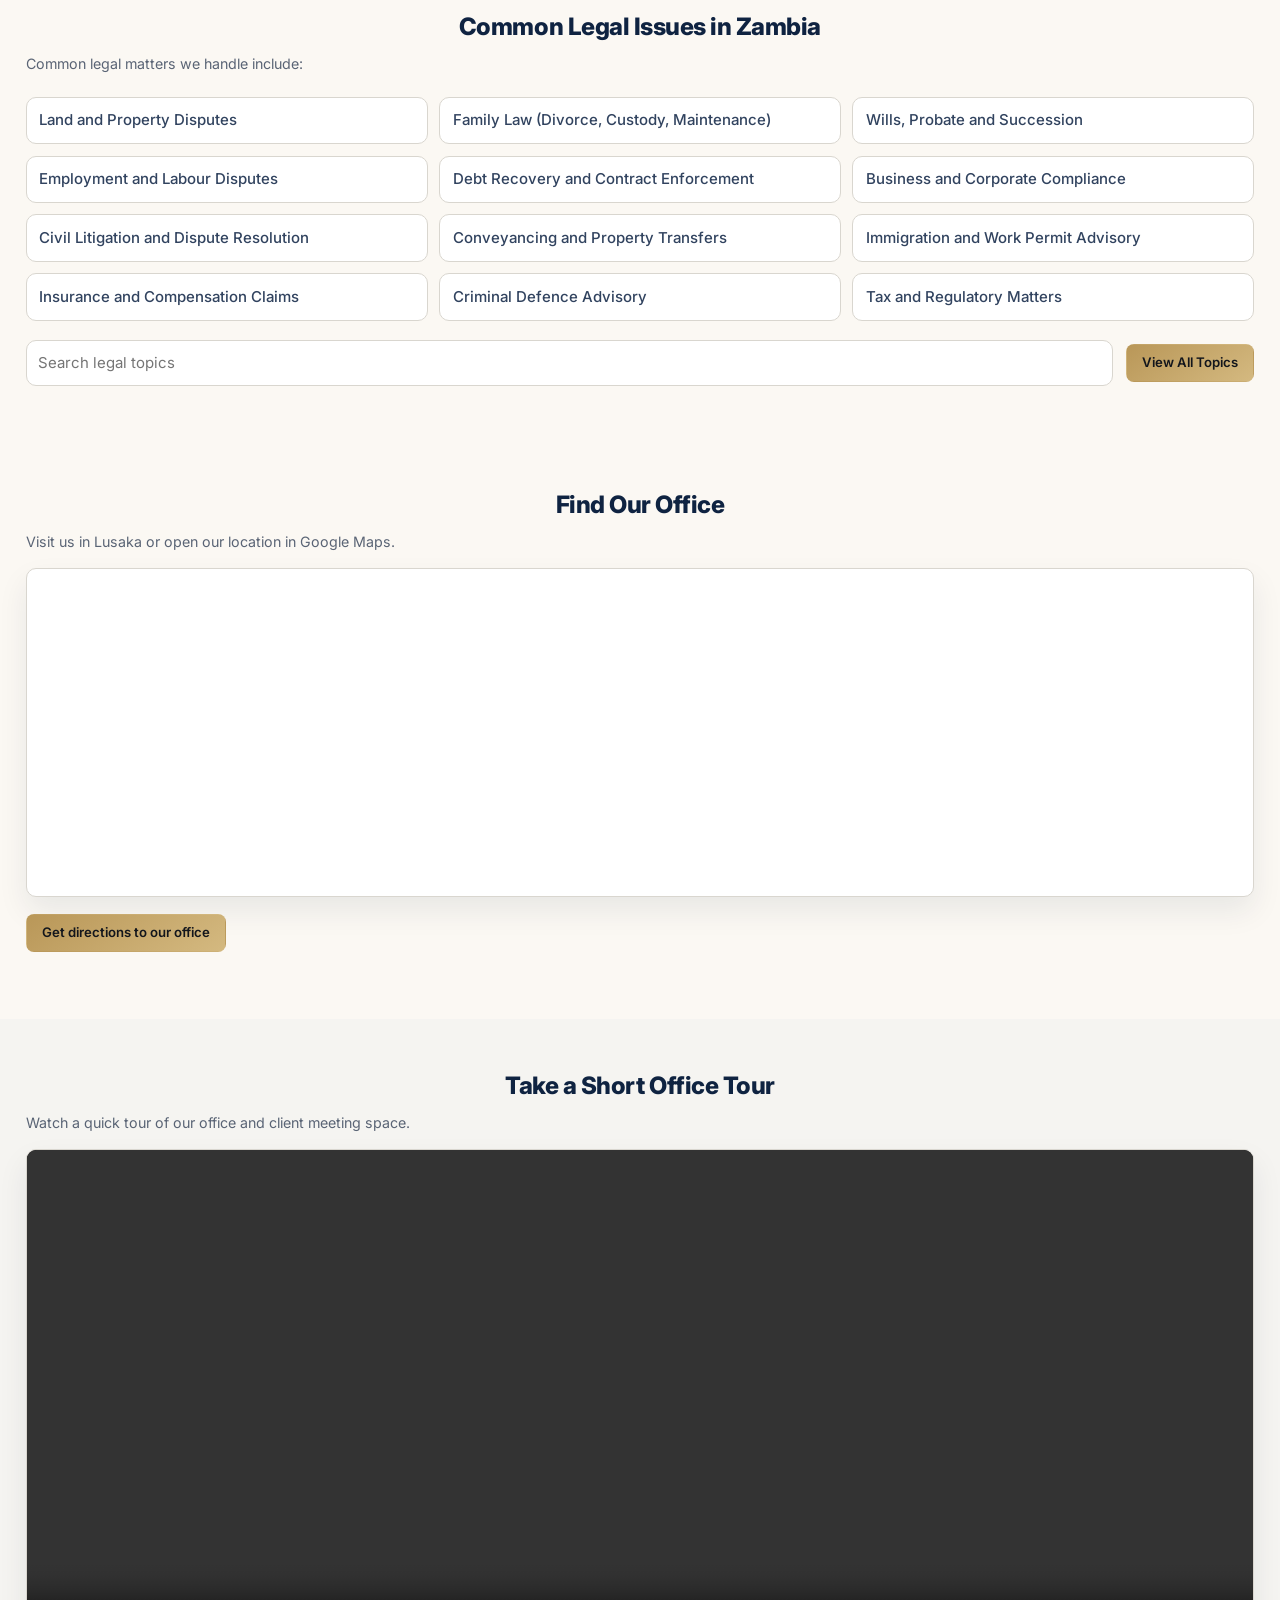
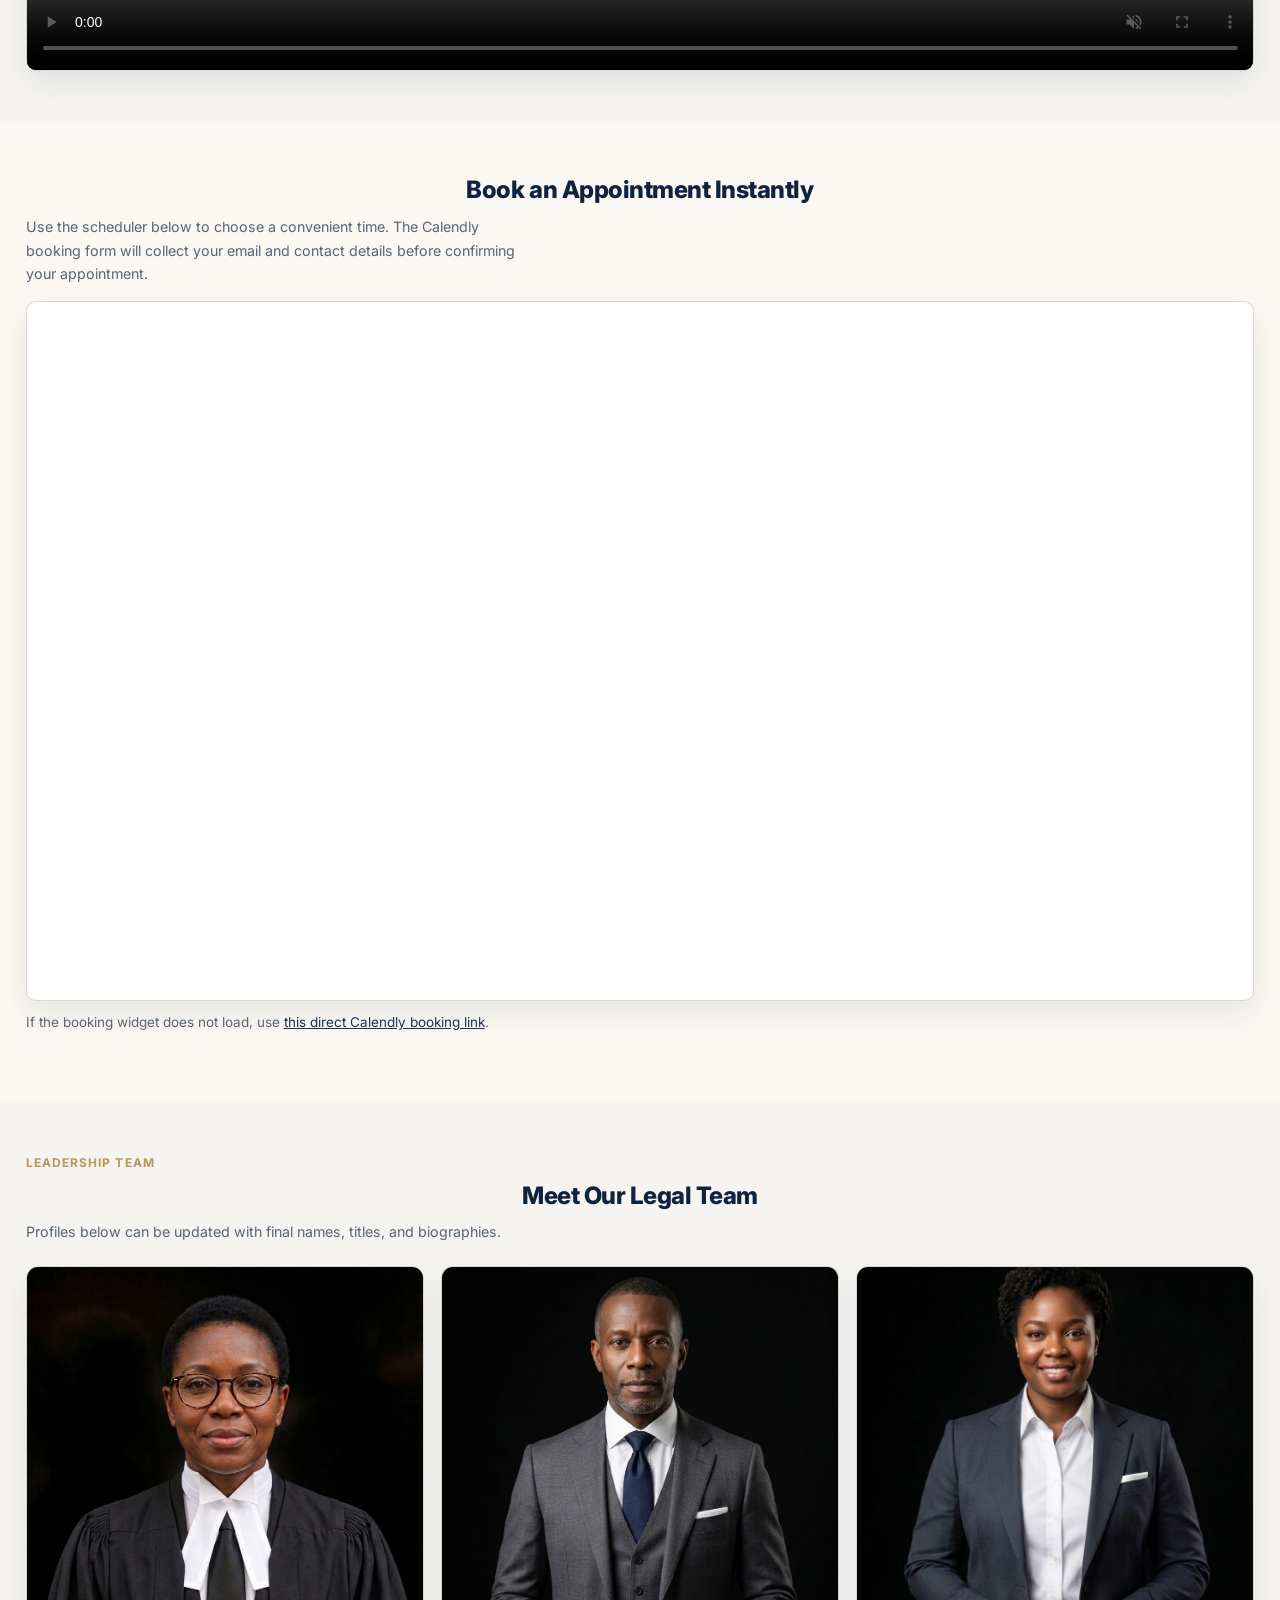
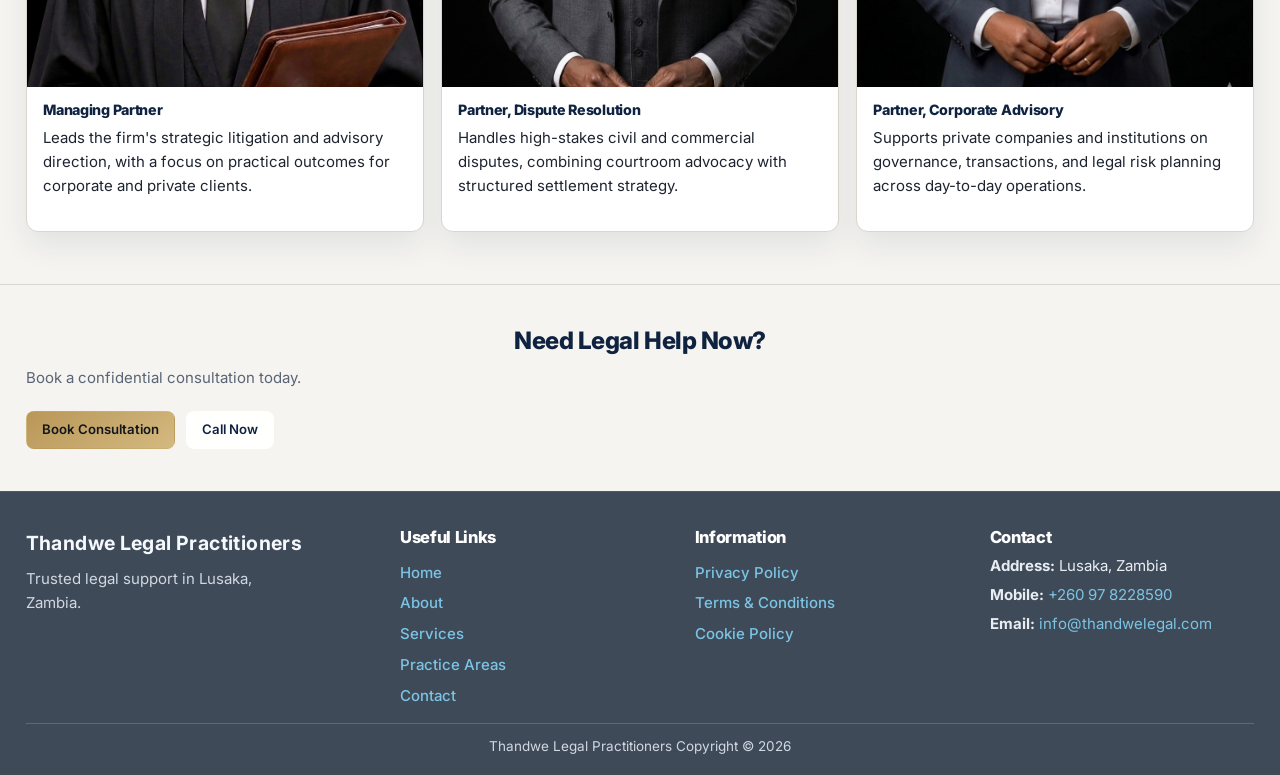
==== commit c151f495: "Add third leadership profile image to team section. This updates the remaining partner card to displ" ====
--- a/index.html
+++ b/index.html
@@ -214,6 +214,7 @@
             </div>
           </article>
           <article class="team-card">
+            <img class="team-photo" src="./Assets/lawyer-id-6.png" alt="Partner profile">
             <div class="team-copy">
               <h3>Partner, Corporate Advisory</h3>
               <p>Supports private companies and institutions on governance, transactions, and legal risk planning across day-to-day operations.</p>
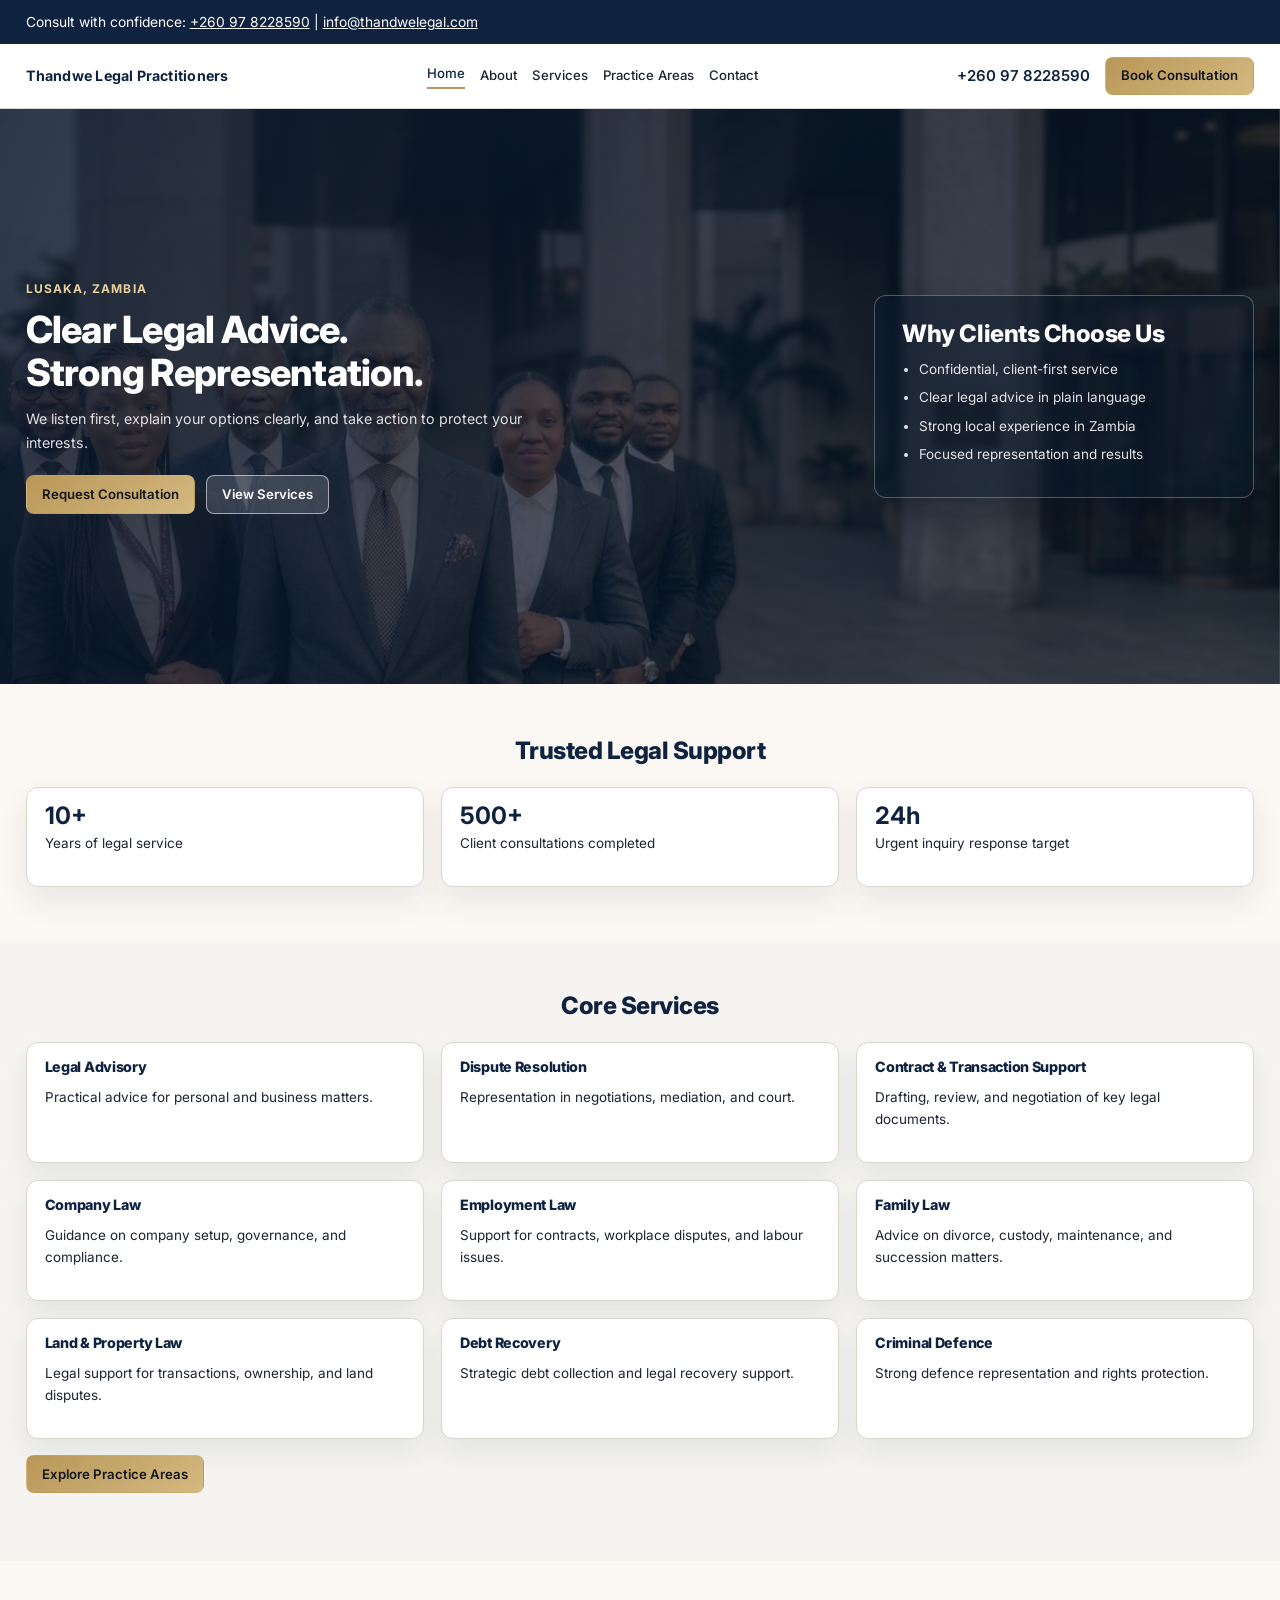
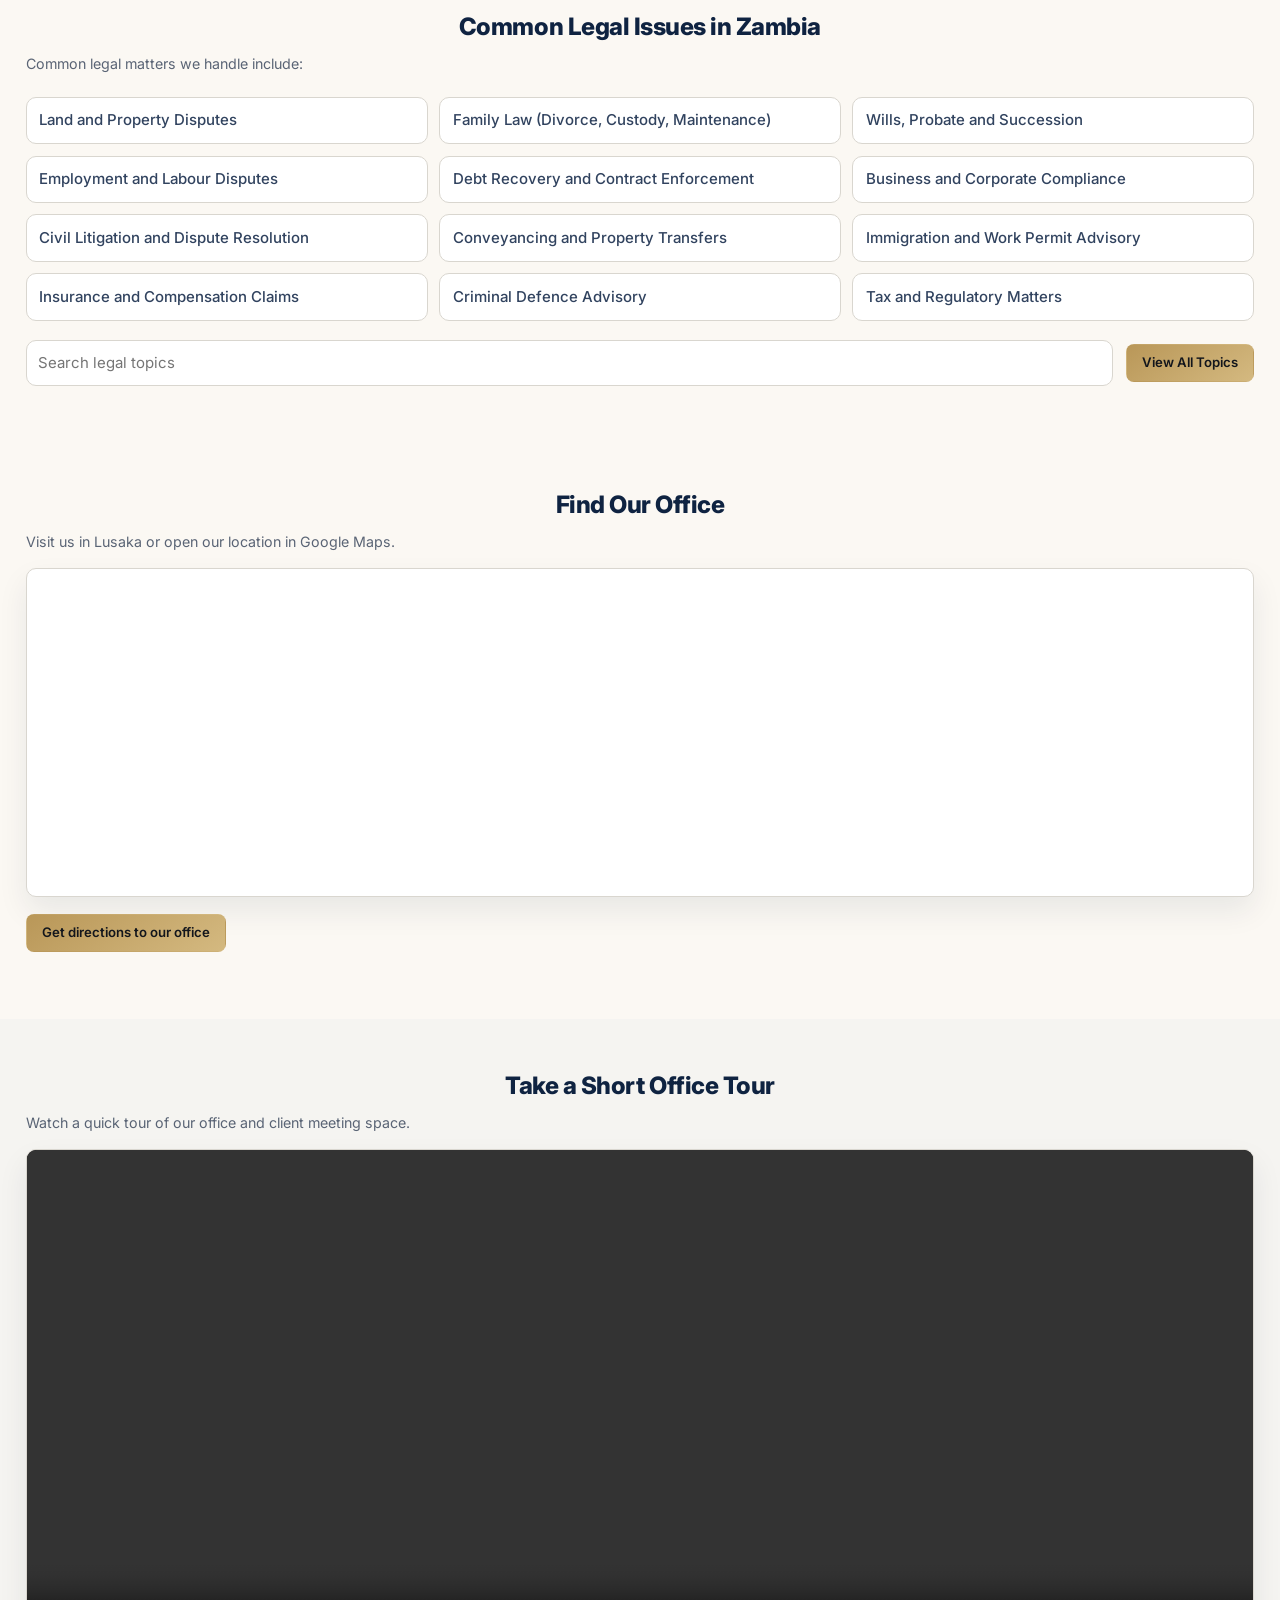
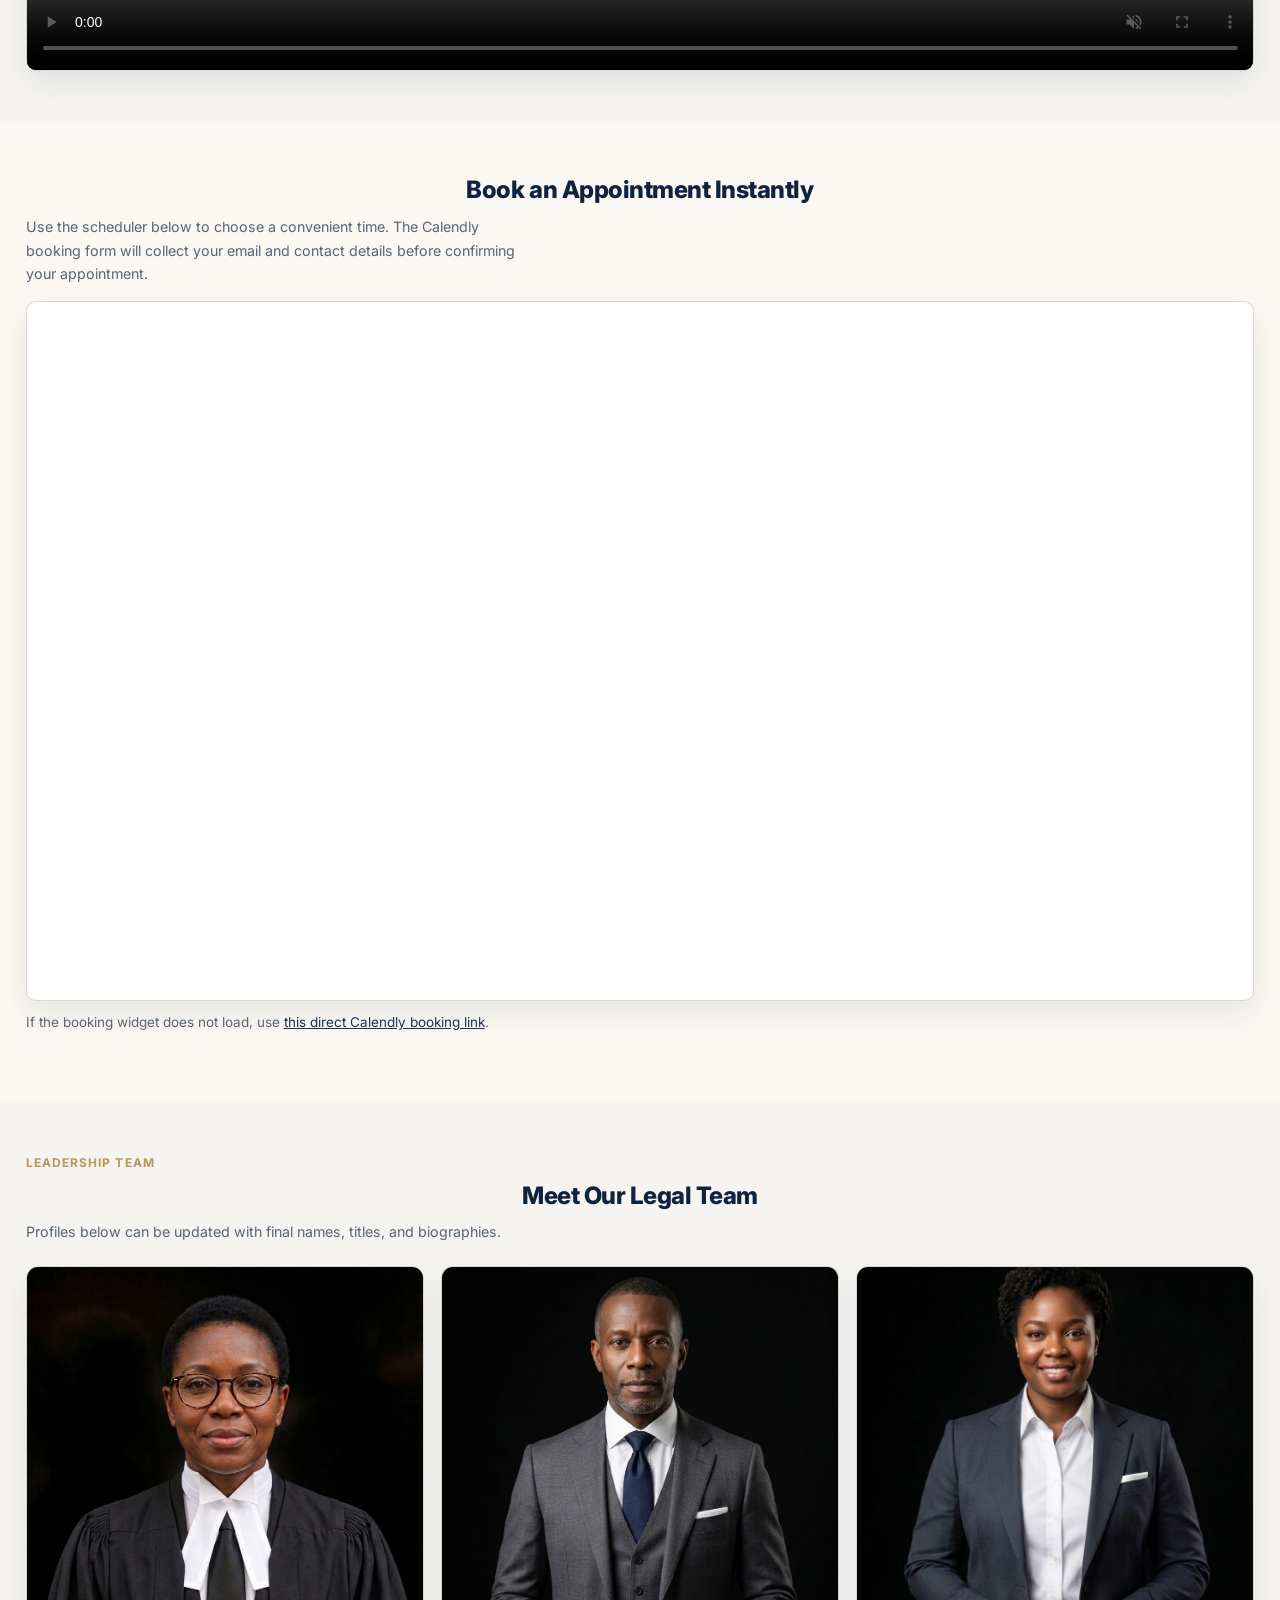
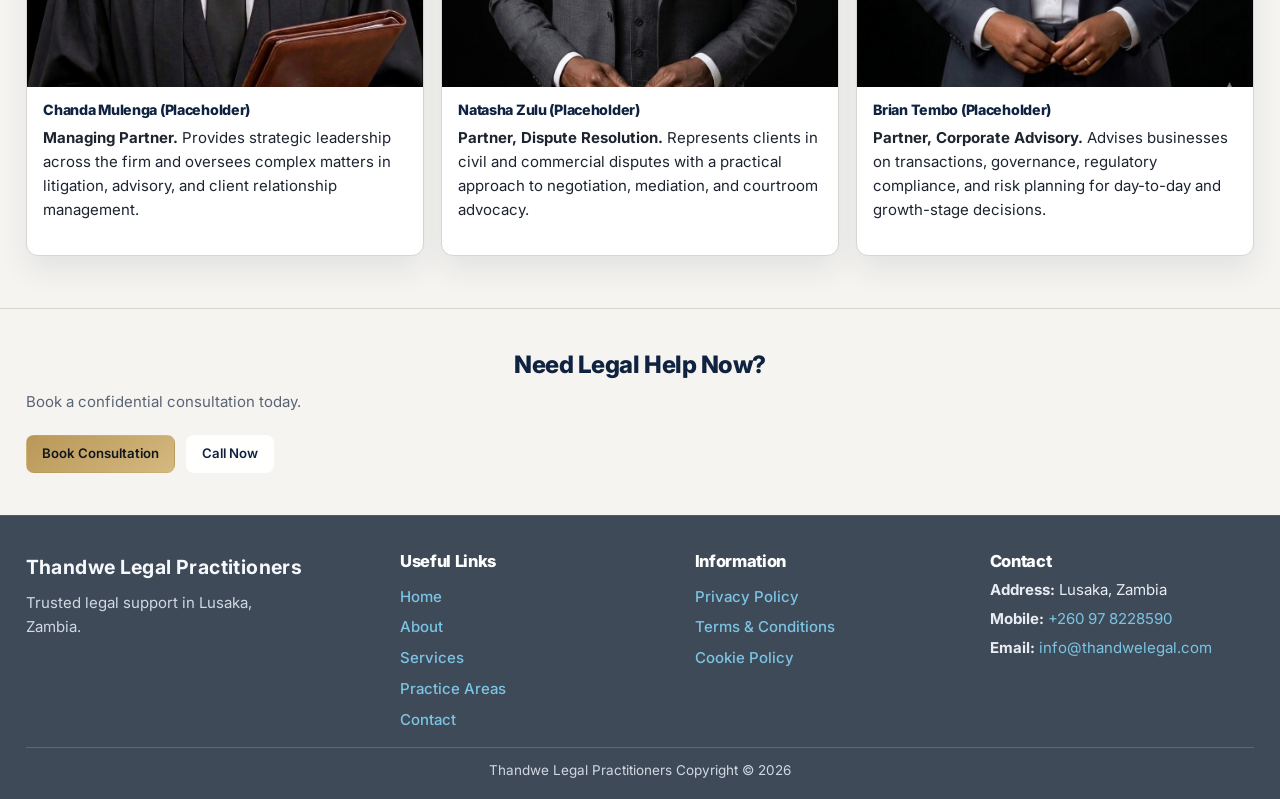
==== commit 3e87559e: "Update team section with placeholder names and improved bios. This replaces generic leadership label" ====
--- a/index.html
+++ b/index.html
@@ -202,22 +202,22 @@
           <article class="team-card">
             <img class="team-photo" src="./Assets/lawyer-id-4.png" alt="Managing Partner profile">
             <div class="team-copy">
-              <h3>Managing Partner</h3>
-              <p>Leads the firm's strategic litigation and advisory direction, with a focus on practical outcomes for corporate and private clients.</p>
+              <h3>Chanda Mulenga (Placeholder)</h3>
+              <p><strong>Managing Partner.</strong> Provides strategic leadership across the firm and oversees complex matters in litigation, advisory, and client relationship management.</p>
             </div>
           </article>
           <article class="team-card">
             <img class="team-photo" src="./Assets/lawyer-id-5.png" alt="Partner profile">
             <div class="team-copy">
-              <h3>Partner, Dispute Resolution</h3>
-              <p>Handles high-stakes civil and commercial disputes, combining courtroom advocacy with structured settlement strategy.</p>
+              <h3>Natasha Zulu (Placeholder)</h3>
+              <p><strong>Partner, Dispute Resolution.</strong> Represents clients in civil and commercial disputes with a practical approach to negotiation, mediation, and courtroom advocacy.</p>
             </div>
           </article>
           <article class="team-card">
             <img class="team-photo" src="./Assets/lawyer-id-6.png" alt="Partner profile">
             <div class="team-copy">
-              <h3>Partner, Corporate Advisory</h3>
-              <p>Supports private companies and institutions on governance, transactions, and legal risk planning across day-to-day operations.</p>
+              <h3>Brian Tembo (Placeholder)</h3>
+              <p><strong>Partner, Corporate Advisory.</strong> Advises businesses on transactions, governance, regulatory compliance, and risk planning for day-to-day and growth-stage decisions.</p>
             </div>
           </article>
         </div>
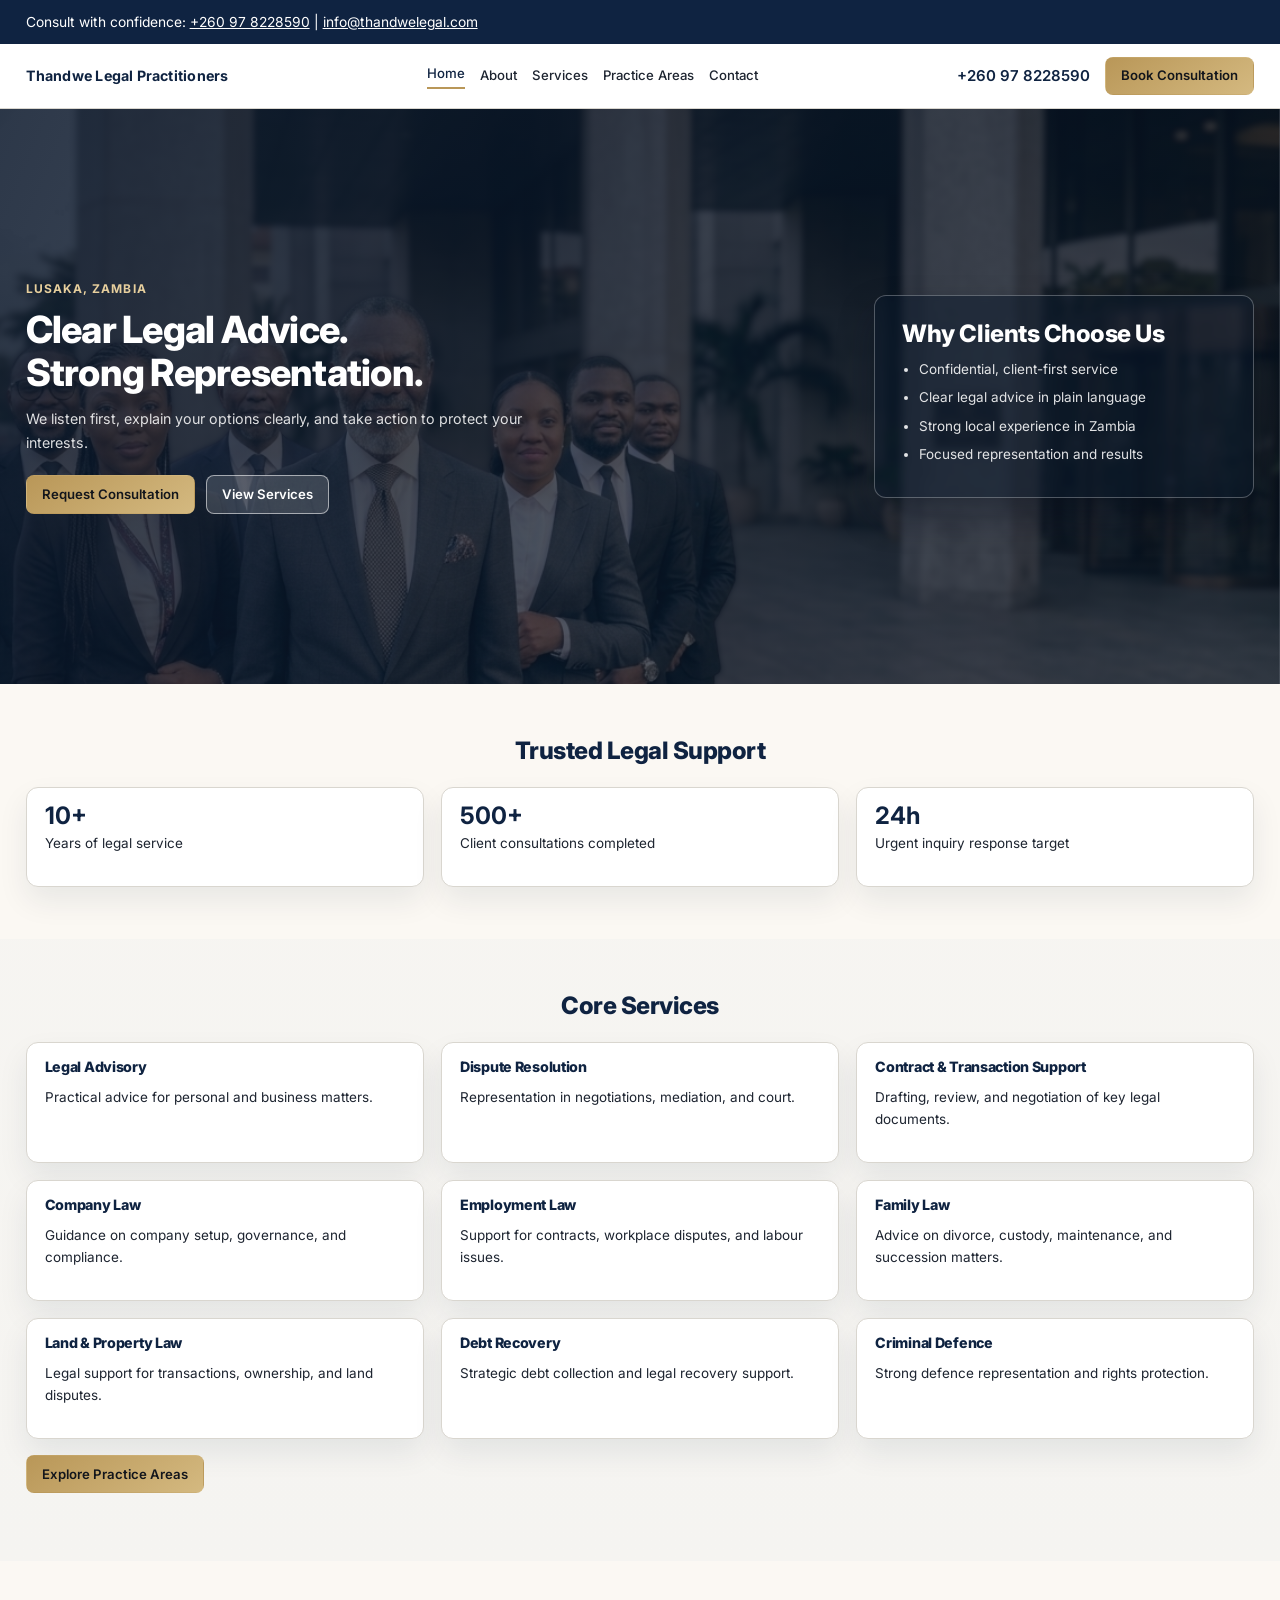
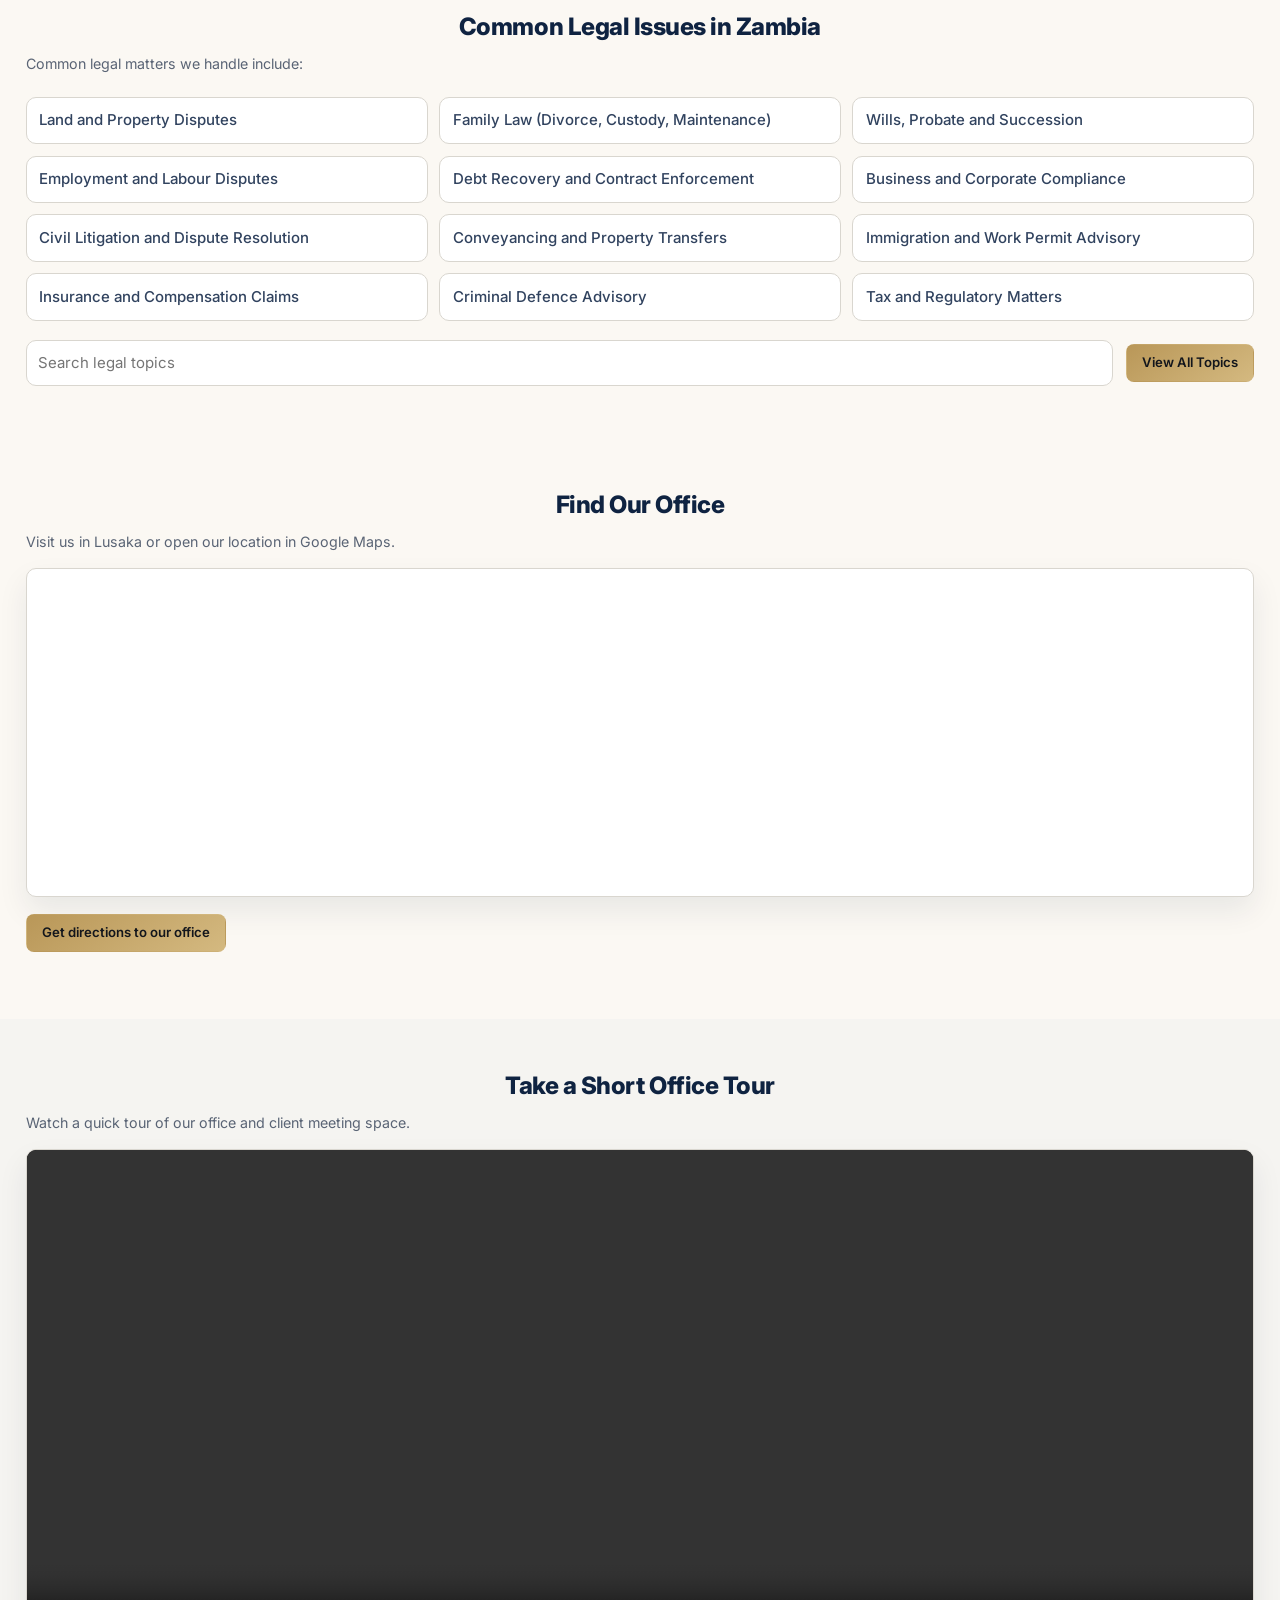
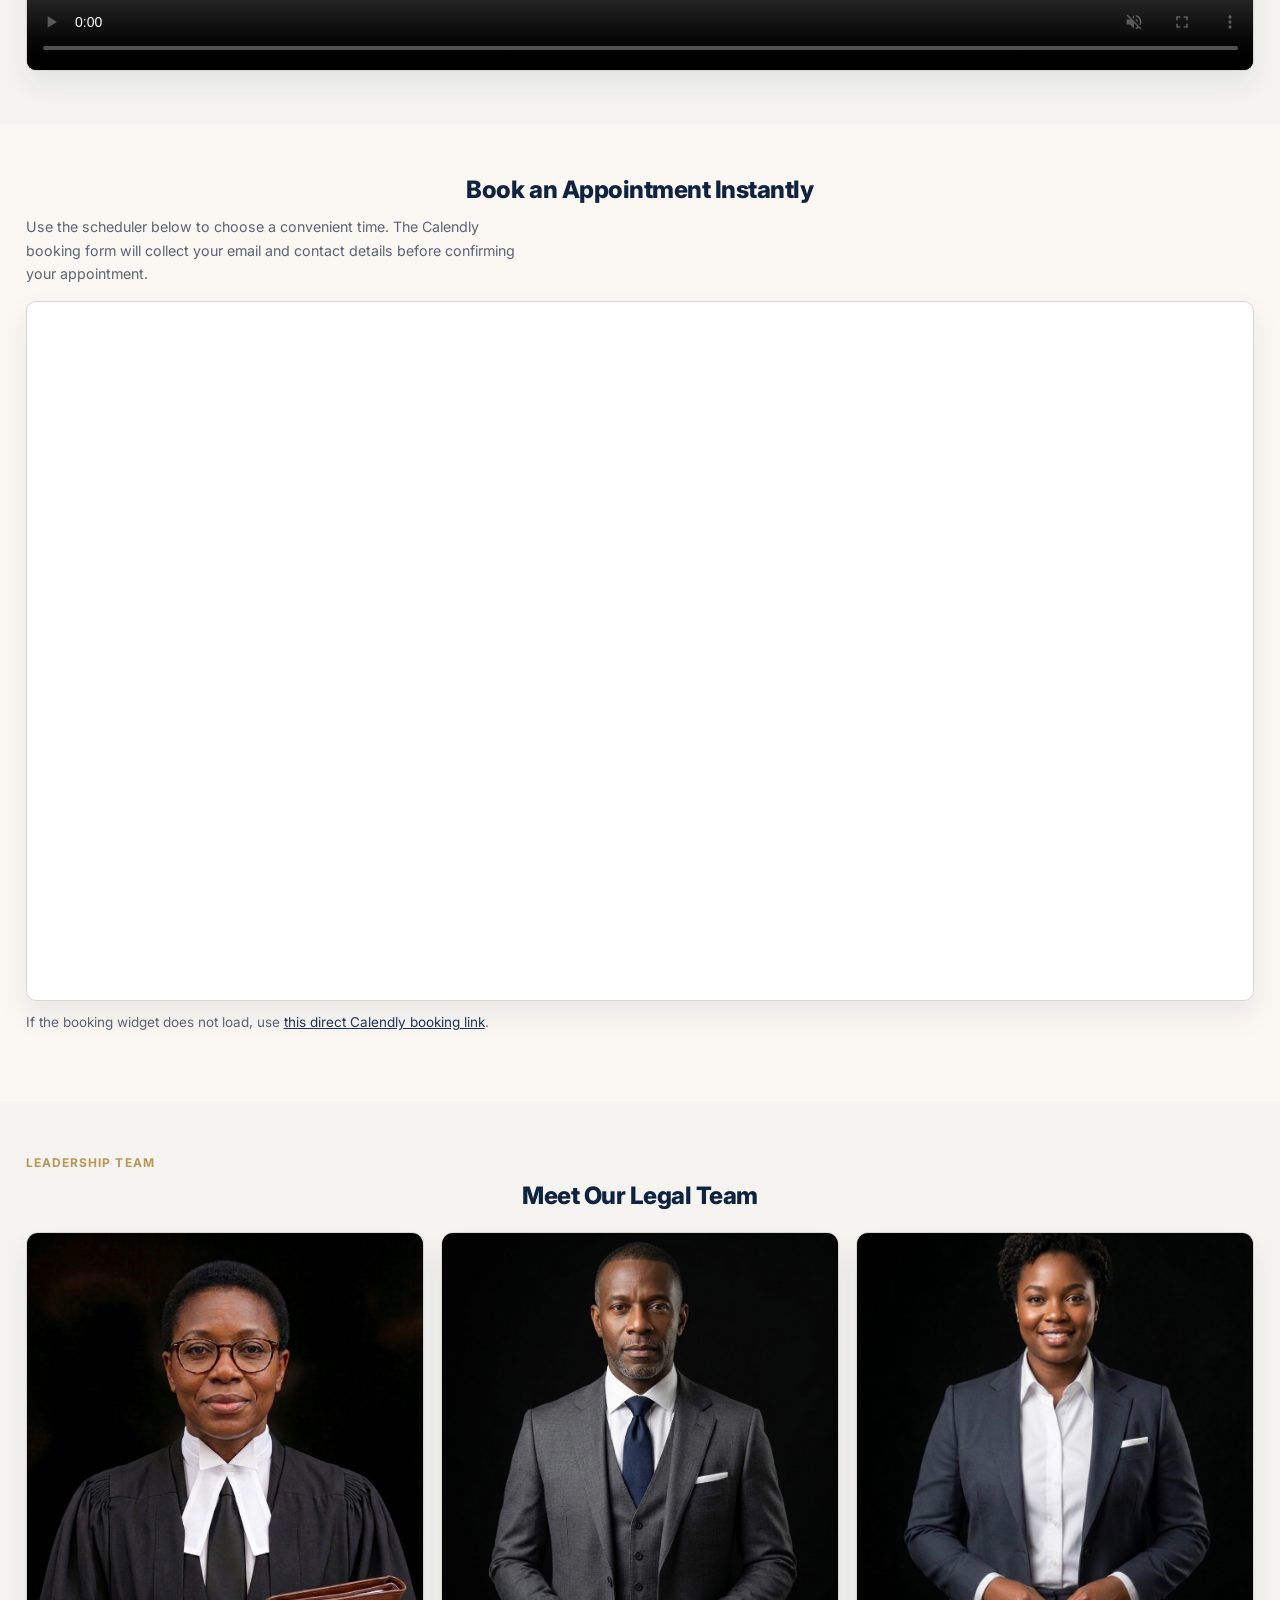
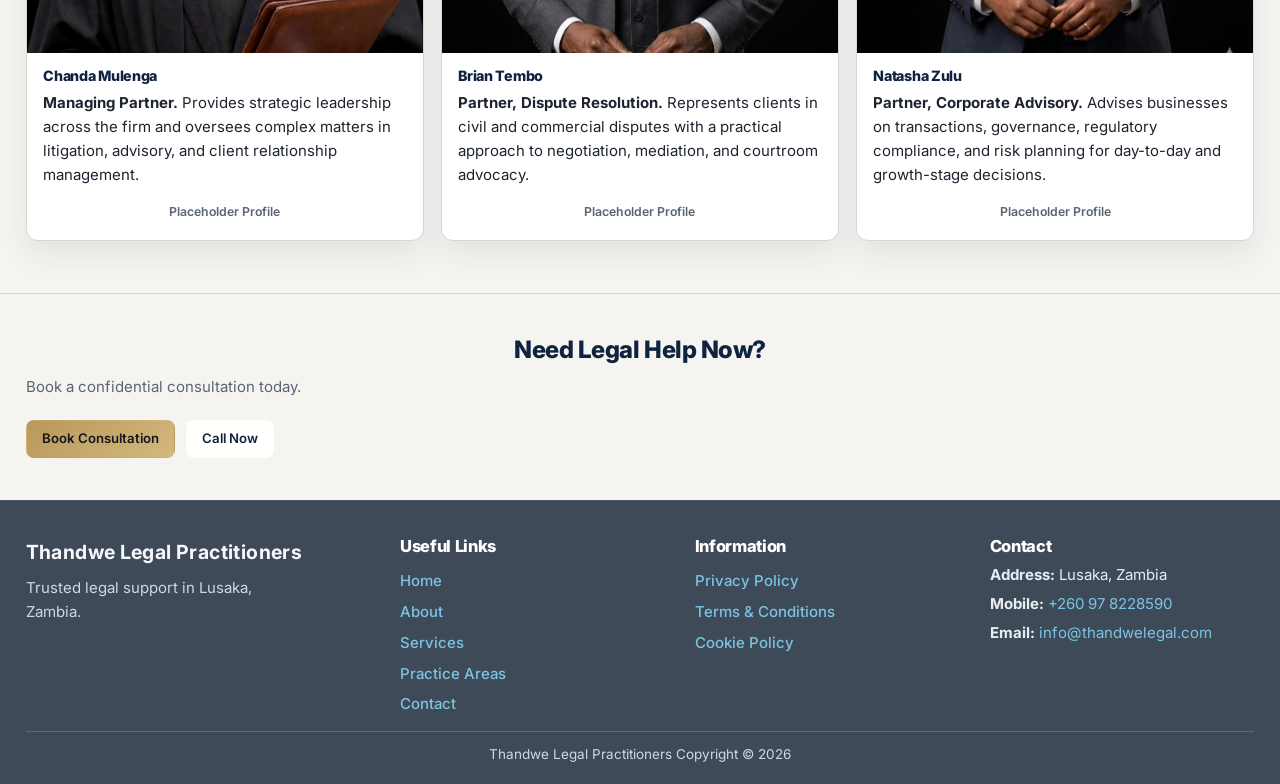
==== commit f8dbe6d2: "Refine leadership cards for placeholder and naming updates. This swaps the partner names for gender " ====
--- a/index.html
+++ b/index.html
@@ -197,27 +197,29 @@
       <div class="container">
         <p class="eyebrow">Leadership Team</p>
         <h2>Meet Our Legal Team</h2>
-        <p class="hero-support">Profiles below can be updated with final names, titles, and biographies.</p>
         <div class="team-grid">
           <article class="team-card">
             <img class="team-photo" src="./Assets/lawyer-id-4.png" alt="Managing Partner profile">
             <div class="team-copy">
-              <h3>Chanda Mulenga (Placeholder)</h3>
+              <h3>Chanda Mulenga</h3>
               <p><strong>Managing Partner.</strong> Provides strategic leadership across the firm and oversees complex matters in litigation, advisory, and client relationship management.</p>
+              <p class="team-placeholder-tag">Placeholder Profile</p>
             </div>
           </article>
           <article class="team-card">
             <img class="team-photo" src="./Assets/lawyer-id-5.png" alt="Partner profile">
             <div class="team-copy">
-              <h3>Natasha Zulu (Placeholder)</h3>
+              <h3>Brian Tembo</h3>
               <p><strong>Partner, Dispute Resolution.</strong> Represents clients in civil and commercial disputes with a practical approach to negotiation, mediation, and courtroom advocacy.</p>
+              <p class="team-placeholder-tag">Placeholder Profile</p>
             </div>
           </article>
           <article class="team-card">
             <img class="team-photo" src="./Assets/lawyer-id-6.png" alt="Partner profile">
             <div class="team-copy">
-              <h3>Brian Tembo (Placeholder)</h3>
+              <h3>Natasha Zulu</h3>
               <p><strong>Partner, Corporate Advisory.</strong> Advises businesses on transactions, governance, regulatory compliance, and risk planning for day-to-day and growth-stage decisions.</p>
+              <p class="team-placeholder-tag">Placeholder Profile</p>
             </div>
           </article>
         </div>
--- a/styles.css
+++ b/styles.css
@@ -623,6 +623,8 @@
 }
 
 .team-card {
+  display: flex;
+  flex-direction: column;
   background: #fff;
   border: 1px solid var(--border);
   border-radius: 12px;
@@ -638,11 +640,23 @@
 }
 
 .team-copy {
+  display: flex;
+  flex-direction: column;
+  flex: 1;
   padding: 1rem 1.1rem 1.2rem;
 }
 
 .team-copy h3 {
   margin-bottom: 0.45rem;
+}
+
+.team-placeholder-tag {
+  margin-top: auto;
+  margin-bottom: 0;
+  text-align: center;
+  font-size: 0.82rem;
+  color: var(--text-muted);
+  font-weight: 600;
 }
 
 .final-cta {
